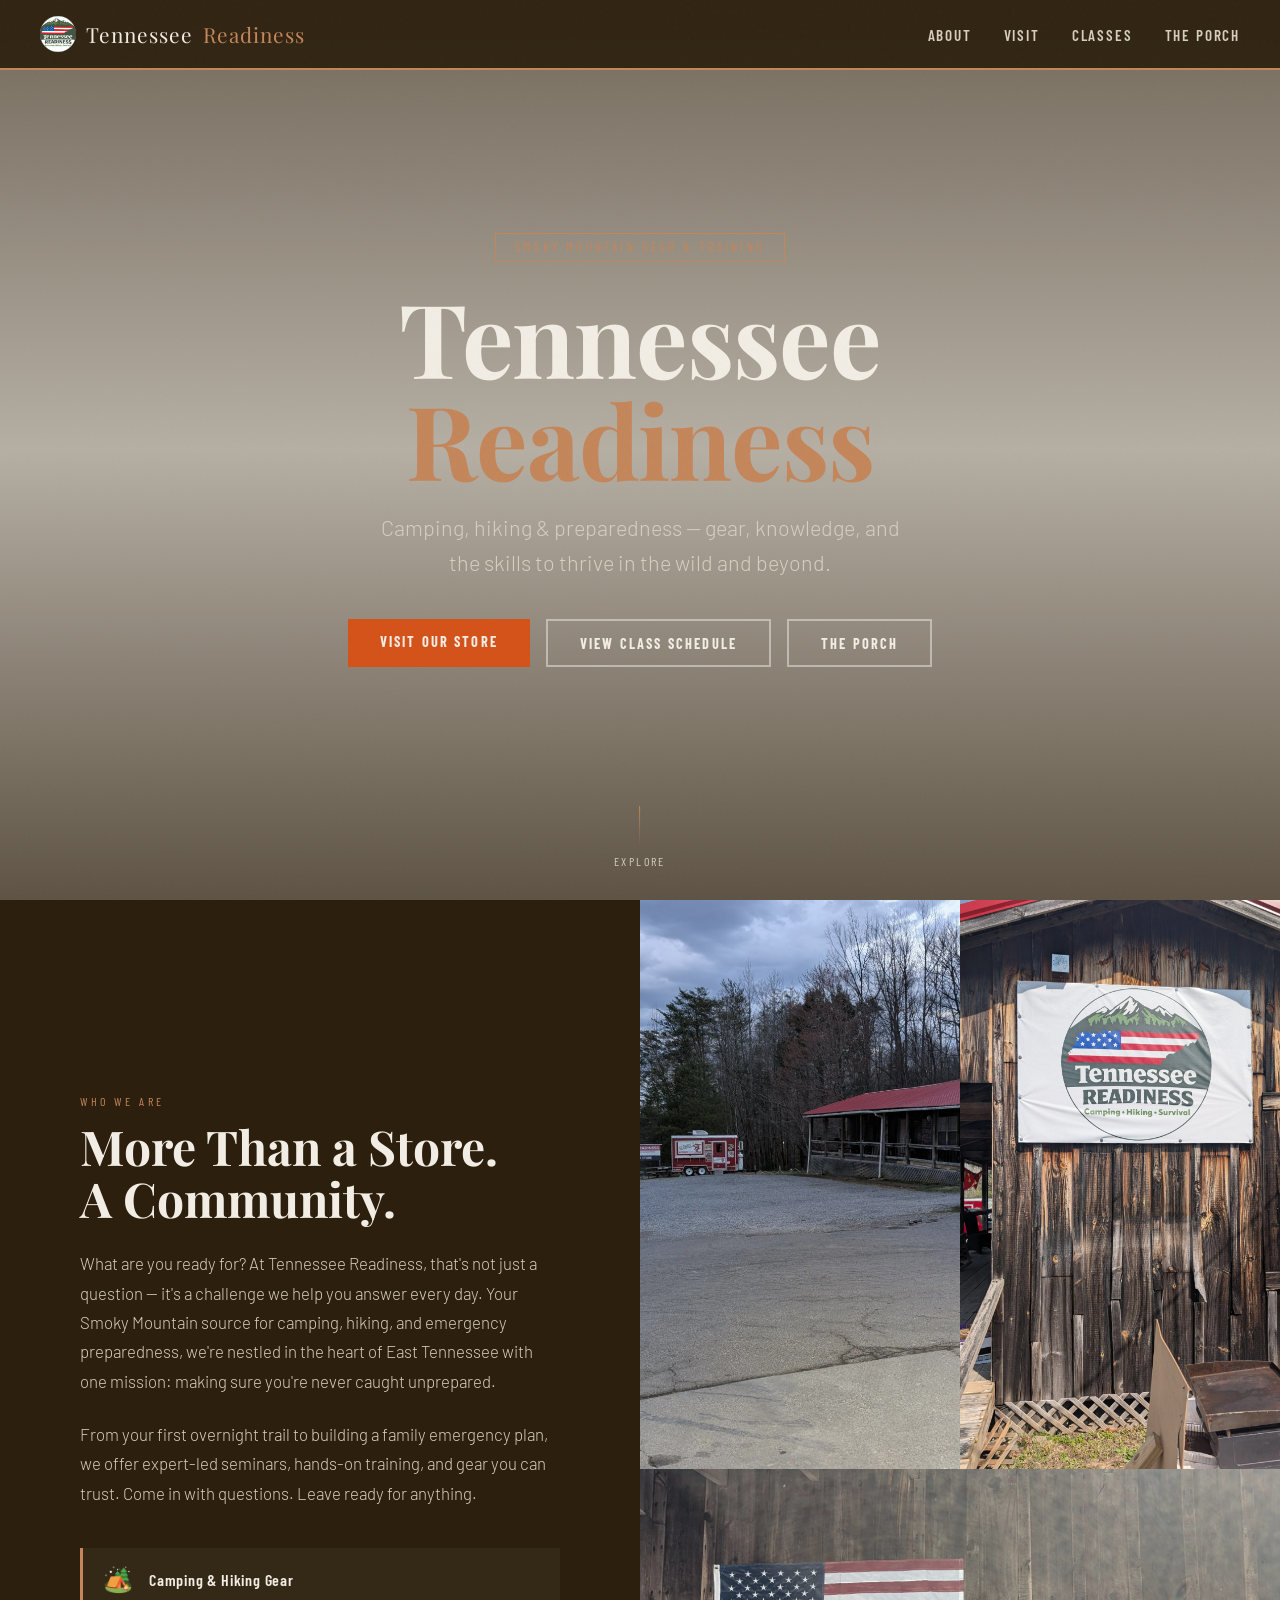
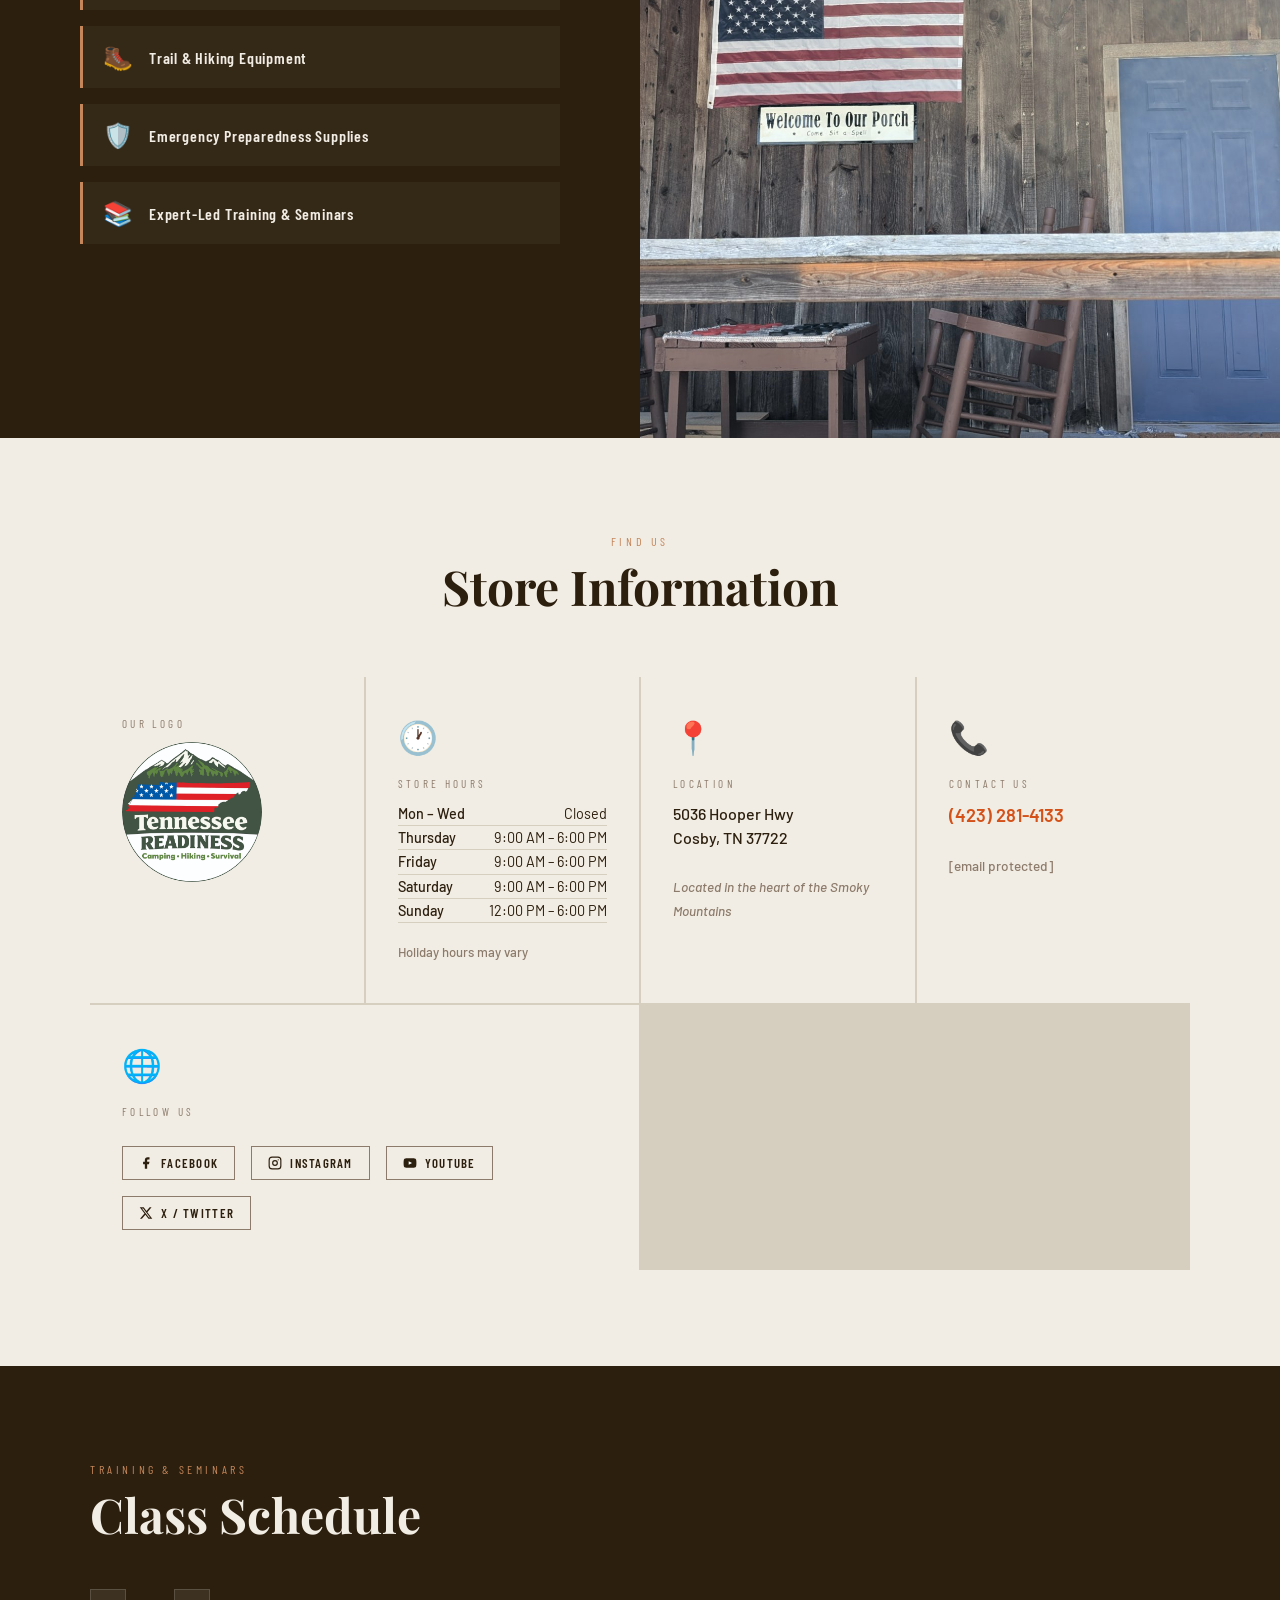
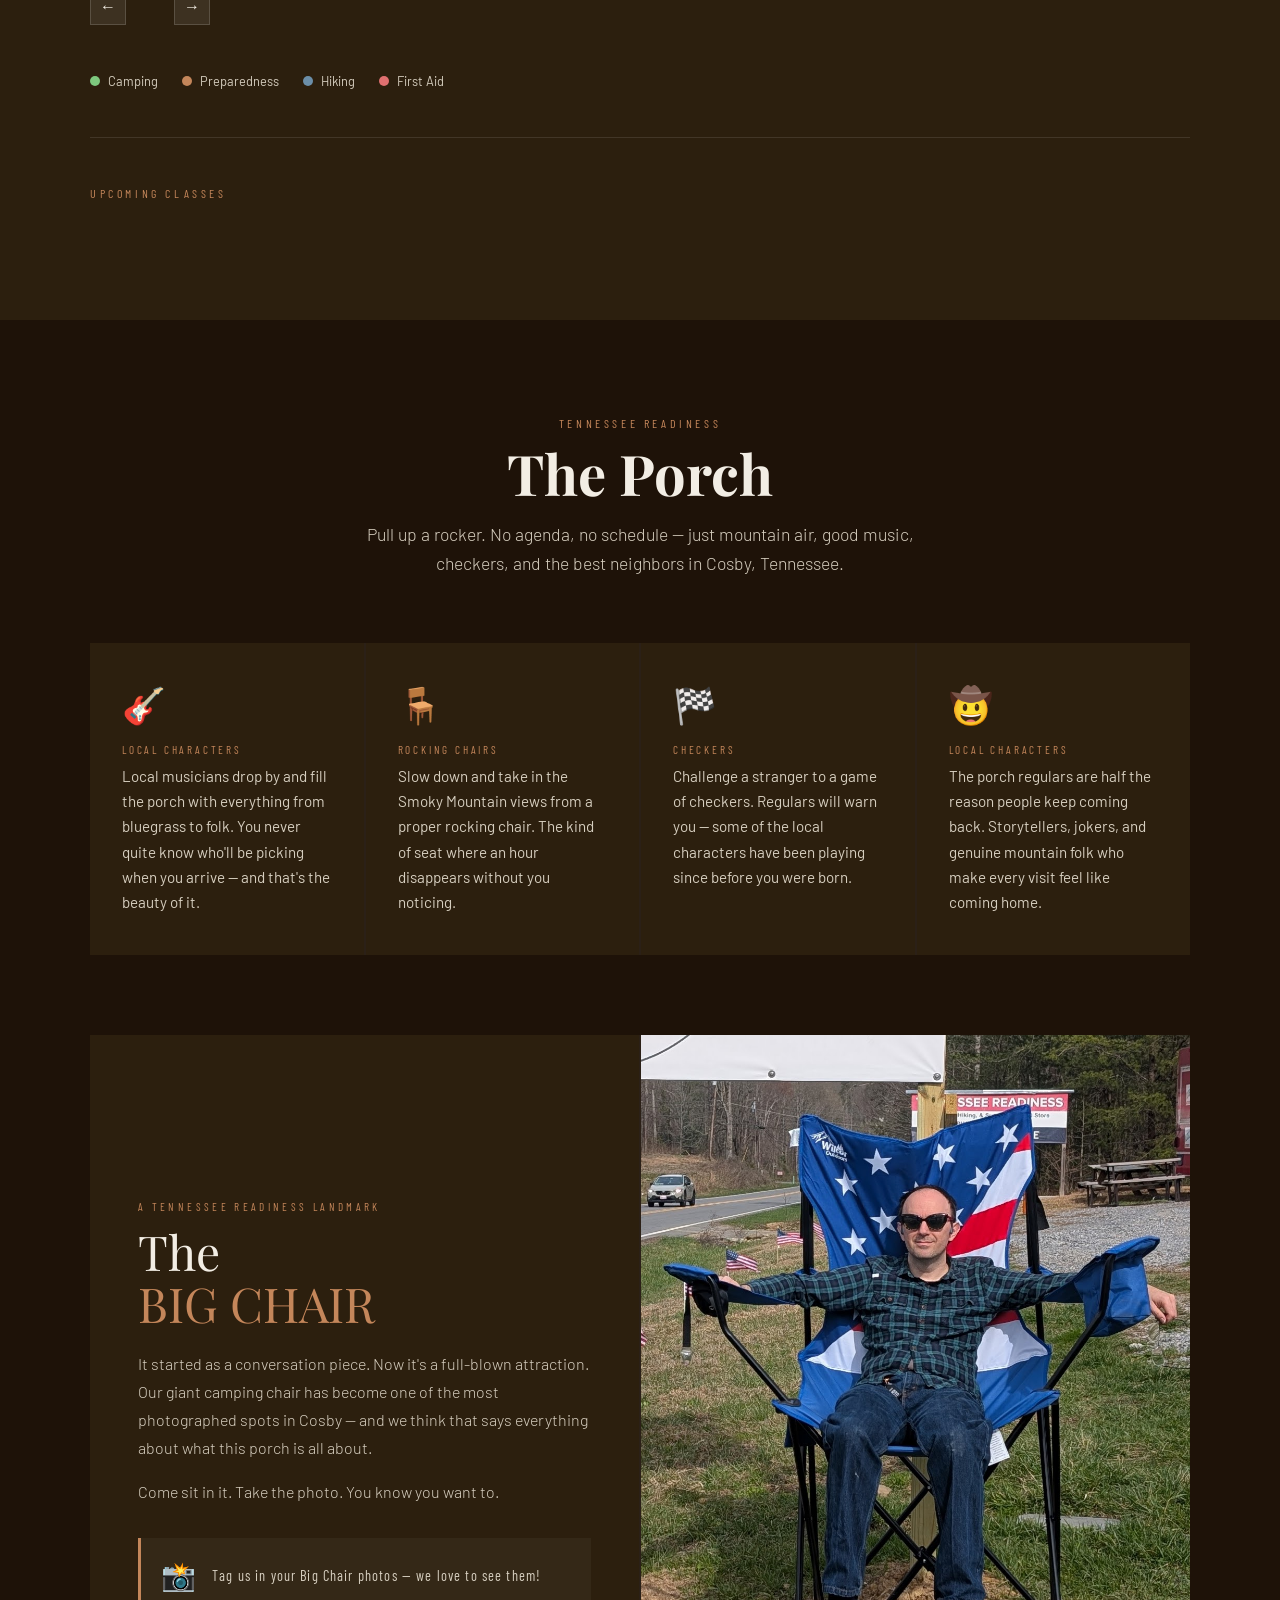
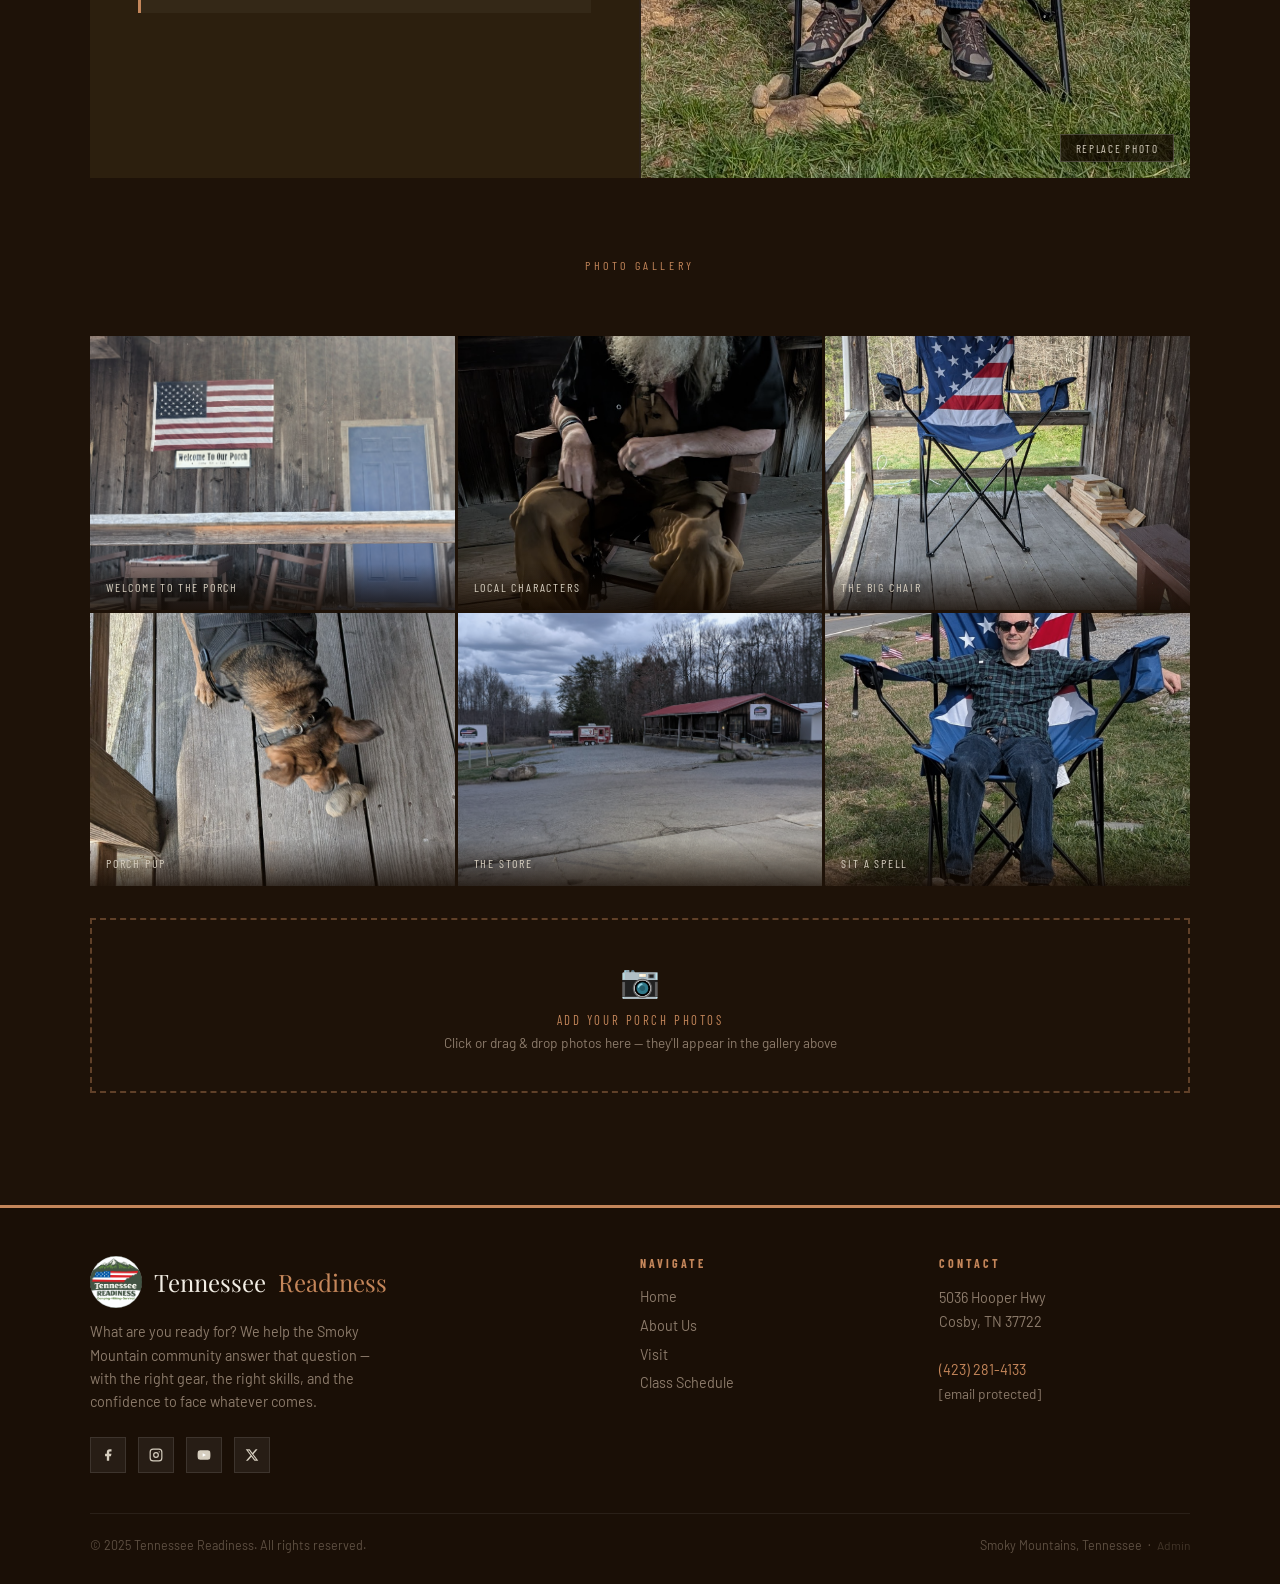
==== tnr-v3/tnr-v3/index.html @ dcad512e "Initial commit: Tennessee Readiness website (tnr-v3) Site includes homepage, about, store info, clas" ====
<!DOCTYPE html>
<html lang="en">
<head>
<meta charset="UTF-8">
<meta name="viewport" content="width=device-width, initial-scale=1.0">
<title>Tennessee Readiness | Smoky Mountain Gear & Training</title>
<link href="https://fonts.googleapis.com/css2?family=Playfair+Display:wght@700;900&family=Barlow+Condensed:wght@400;600;700&family=Barlow:wght@300;400;500&display=swap" rel="stylesheet">
<link rel="stylesheet" href="css/styles.css">
</head>
<body>

<!-- ── NAV ── -->
<nav>
  <a class="nav-brand" href="#home" style="display:flex;align-items:center;gap:0.6rem;"><img src="[data-uri]" alt="TNR Logo" style="width:36px;height:36px;border-radius:50%;object-fit:cover;">Tennessee <span>Readiness</span></a>
  <ul class="nav-links">
    <li><a href="#about">About</a></li>
    <li><a href="#info">Visit</a></li>
    <li><a href="#calendar">Classes</a></li>
    <li><a href="#porch">The Porch</a></li>
  </ul>
</nav>

<!-- ── HERO ── -->
<section id="home" class="hero">
  <div class="hero-badge">Smoky Mountain Gear & Training</div>
  <h1>Tennessee<span>Readiness</span></h1>
  <p class="hero-sub">Camping, hiking & preparedness — gear, knowledge, and the skills to thrive in the wild and beyond.</p>
  <div class="hero-ctas">
    <a href="#info" class="btn-primary">Visit Our Store</a>
    <a href="#calendar" class="btn-outline">View Class Schedule</a>
    <a href="#porch" class="btn-outline">The Porch</a>
  </div>
  <div class="hero-scroll">
    <div class="scroll-line"></div>
    Explore
  </div>
</section>

<!-- ── ABOUT ── -->
<section id="about" class="about">
  <div class="about-text">
    <div class="section-label">Who We Are</div>
    <h2 class="section-title">More Than a Store.<br>A Community.</h2>
    <p>What are you ready for? At Tennessee Readiness, that's not just a question — it's a challenge we help you answer every day. Your Smoky Mountain source for camping, hiking, and emergency preparedness, we're nestled in the heart of East Tennessee with one mission: making sure you're never caught unprepared.</p>
    <p>From your first overnight trail to building a family emergency plan, we offer expert-led seminars, hands-on training, and gear you can trust. Come in with questions. Leave ready for anything.</p>
    <div class="about-pillars">
      <div class="pillar"><span class="pillar-icon">🏕️</span><span class="pillar-text">Camping & Hiking Gear</span></div>
      <div class="pillar"><span class="pillar-icon">🥾</span><span class="pillar-text">Trail & Hiking Equipment</span></div>
      <div class="pillar"><span class="pillar-icon">🛡️</span><span class="pillar-text">Emergency Preparedness Supplies</span></div>
      <div class="pillar"><span class="pillar-icon">📚</span><span class="pillar-text">Expert-Led Training & Seminars</span></div>
    </div>
  </div>
  <div class="about-images">
    <img src="images/store_exterior.jpg" alt="Tennessee Readiness Store">
    <img src="images/store_sign.jpg" alt="Tennessee Readiness Sign">
    <img src="images/porch_welcome.jpg" alt="The Porch" class="img-span">
  </div>
</section>

<!-- ── INFO ── -->
<section id="info" class="info">
  <div class="info-inner">
    <div class="info-header">
      <div class="section-label">Find Us</div>
      <h2 class="section-title">Store Information</h2>
    </div>
    <div class="info-grid">

      <!-- Logo -->
      <div class="info-card">
        <div class="info-card-label">Our Logo</div>
        <img src="[data-uri]" alt="Tennessee Readiness Logo" style="width:140px; height:140px; object-fit:contain; border-radius:50%;">
      </div>

      <!-- Hours -->
      <div class="info-card">
        <div class="info-card-icon">🕐</div>
        <div class="info-card-label">Store Hours</div>
        <ul class="hours-list">
          <li><span>Mon – Wed</span><span>Closed</span></li>
          <li><span>Thursday</span><span>9:00 AM – 6:00 PM</span></li>
          <li><span>Friday</span><span>9:00 AM – 6:00 PM</span></li>
          <li><span>Saturday</span><span>9:00 AM – 6:00 PM</span></li>
          <li><span>Sunday</span><span>12:00 PM – 6:00 PM</span></li>
        </ul>
        <div class="info-card-value" style="font-size:0.82rem; color:var(--stone); margin-top:0.5rem;">Holiday hours may vary</div>
      </div>

      <!-- Location -->
      <div class="info-card">
        <div class="info-card-icon">📍</div>
        <div class="info-card-label">Location</div>
        <div class="info-card-value">
          5036 Hooper Hwy<br>
          Cosby, TN 37722<br><br>
          <em style="font-size:0.85rem; color:var(--stone);">Located in the heart of the Smoky Mountains</em>
        </div>
      </div>

      <!-- Phone -->
      <div class="info-card">
        <div class="info-card-icon">📞</div>
        <div class="info-card-label">Contact Us</div>
        <div class="info-card-value">
          <a href="tel:+14232814133" style="color:var(--ember); text-decoration:none; font-size:1.15rem; font-weight:600;">(423) 281-4133</a><br><br>
          <a href="/cdn-cgi/l/email-protection#5d29332f3e322e3f241d3a303c3431733e3230" style="color:var(--stone); text-decoration:none; font-size:0.85rem;"><span class="__cf_email__" data-cfemail="97e3f9e5f4f8e4f5eed7f0faf6fefbb9f4f8fa">[email&#160;protected]</span></a>
        </div>
      </div>

      <!-- Social -->
      <div class="info-card" style="grid-column: span 2;">
        <div class="info-card-icon">🌐</div>
        <div class="info-card-label">Follow Us</div>
        <div class="social-links">
          <a href="#" class="social-btn">
            <svg width="14" height="14" viewBox="0 0 24 24" fill="currentColor"><path d="M18 2h-3a5 5 0 0 0-5 5v3H7v4h3v8h4v-8h3l1-4h-4V7a1 1 0 0 1 1-1h3z"/></svg>
            Facebook
          </a>
          <a href="#" class="social-btn">
            <svg width="14" height="14" viewBox="0 0 24 24" fill="none" stroke="currentColor" stroke-width="2"><rect x="2" y="2" width="20" height="20" rx="5"/><circle cx="12" cy="12" r="4"/><circle cx="17.5" cy="6.5" r="1" fill="currentColor" stroke="none"/></svg>
            Instagram
          </a>
          <a href="#" class="social-btn">
            <svg width="14" height="14" viewBox="0 0 24 24" fill="currentColor"><path d="M22.54 6.42a2.78 2.78 0 0 0-1.95-1.96C18.88 4 12 4 12 4s-6.88 0-8.59.46A2.78 2.78 0 0 0 1.46 6.42 29 29 0 0 0 1 12a29 29 0 0 0 .46 5.58 2.78 2.78 0 0 0 1.95 1.95C5.12 20 12 20 12 20s6.88 0 8.59-.47a2.78 2.78 0 0 0 1.95-1.95A29 29 0 0 0 23 12a29 29 0 0 0-.46-5.58z"/><polygon points="9.75 15.02 15.5 12 9.75 8.98 9.75 15.02" fill="white"/></svg>
            YouTube
          </a>
          <a href="#" class="social-btn">
            <svg width="14" height="14" viewBox="0 0 24 24" fill="currentColor"><path d="M18.244 2.25h3.308l-7.227 8.26 8.502 11.24H16.17l-5.214-6.817L4.99 21.75H1.68l7.73-8.835L1.254 2.25H8.08l4.713 6.231zm-1.161 17.52h1.833L7.084 4.126H5.117z"/></svg>
            X / Twitter
          </a>
        </div>
      </div>

    </div>
  </div>
</section>

<!-- ── CALENDAR ── -->
<section id="calendar">
  <div class="calendar-inner">
    <div class="calendar-header">
      <div>
        <div class="section-label" style="color:var(--clay);">Training & Seminars</div>
        <h2 class="section-title">Class Schedule</h2>
      </div>

    </div>

    <!-- Month Nav -->
    <div class="cal-nav">
      <button class="cal-nav-btn" onclick="changeMonth(-1)">&#8592;</button>
      <div class="cal-month-label" id="monthLabel"></div>
      <button class="cal-nav-btn" onclick="changeMonth(1)">&#8594;</button>
    </div>

    <!-- Calendar Grid -->
    <div class="cal-grid" id="calGrid"></div>

    <!-- Legend -->
    <div class="cal-legend">
      <div class="legend-item"><div class="legend-dot" style="background:#7ec87e;"></div> Camping</div>
      <div class="legend-item"><div class="legend-dot" style="background:var(--clay);"></div> Preparedness</div>
      <div class="legend-item"><div class="legend-dot" style="background:var(--sky);"></div> Hiking</div>
      <div class="legend-item"><div class="legend-dot" style="background:#e07070;"></div> First Aid</div>
    </div>

    <!-- Upcoming List -->
    <div class="upcoming-section">
      <div class="upcoming-title">Upcoming Classes</div>
      <div class="upcoming-list" id="upcomingList"></div>
    </div>
  </div>
</section>


<!-- ── THE PORCH ── -->
<section id="porch" style="background: #1e1208; padding: 6rem 2rem; scroll-margin-top: 70px;">
  <div style="max-width: 1100px; margin: 0 auto;">

    <!-- Header -->
    <div style="text-align:center; margin-bottom: 4rem;">
      <div style="font-family: 'Barlow Condensed', sans-serif; font-size: 0.75rem; letter-spacing: 0.3em; text-transform: uppercase; color: var(--clay); margin-bottom: 0.75rem;">Tennessee Readiness</div>
      <h2 style="font-family: 'Playfair Display', serif; font-size: clamp(2.2rem, 5vw, 3.5rem); color: var(--cream); line-height: 1.1;">The Porch</h2>
      <p style="font-family: 'Barlow', sans-serif; font-weight: 300; font-size: 1.1rem; color: var(--fog); margin-top: 1rem; max-width: 580px; margin-left: auto; margin-right: auto; line-height: 1.7;">Pull up a rocker. No agenda, no schedule — just mountain air, good music, checkers, and the best neighbors in Cosby, Tennessee.</p>
    </div>

    <!-- About cards -->
    <div style="display: grid; grid-template-columns: repeat(auto-fit, minmax(220px, 1fr)); gap: 2px; background: rgba(255,255,255,0.06); margin-bottom: 5rem;">

      <div style="background: #2C1F0E; padding: 2.5rem 2rem;">
        <div style="font-size: 2.2rem; margin-bottom: 1rem;">🎸</div>
        <div style="font-family: 'Barlow Condensed', sans-serif; font-size: 0.7rem; letter-spacing: 0.25em; text-transform: uppercase; color: var(--clay); margin-bottom: 0.5rem;">Local Characters</div>
        <p style="font-family: 'Barlow', sans-serif; font-size: 0.95rem; color: var(--fog); line-height: 1.65;">Local musicians drop by and fill the porch with everything from bluegrass to folk. You never quite know who'll be picking when you arrive — and that's the beauty of it.</p>
      </div>

      <div style="background: #2C1F0E; padding: 2.5rem 2rem;">
        <div style="font-size: 2.2rem; margin-bottom: 1rem;">🪑</div>
        <div style="font-family: 'Barlow Condensed', sans-serif; font-size: 0.7rem; letter-spacing: 0.25em; text-transform: uppercase; color: var(--clay); margin-bottom: 0.5rem;">Rocking Chairs</div>
        <p style="font-family: 'Barlow', sans-serif; font-size: 0.95rem; color: var(--fog); line-height: 1.65;">Slow down and take in the Smoky Mountain views from a proper rocking chair. The kind of seat where an hour disappears without you noticing.</p>
      </div>

      <div style="background: #2C1F0E; padding: 2.5rem 2rem;">
        <div style="font-size: 2.2rem; margin-bottom: 1rem;">🏁</div>
        <div style="font-family: 'Barlow Condensed', sans-serif; font-size: 0.7rem; letter-spacing: 0.25em; text-transform: uppercase; color: var(--clay); margin-bottom: 0.5rem;">Checkers</div>
        <p style="font-family: 'Barlow', sans-serif; font-size: 0.95rem; color: var(--fog); line-height: 1.65;">Challenge a stranger to a game of checkers. Regulars will warn you — some of the local characters have been playing since before you were born.</p>
      </div>

      <div style="background: #2C1F0E; padding: 2.5rem 2rem;">
        <div style="font-size: 2.2rem; margin-bottom: 1rem;">🤠</div>
        <div style="font-family: 'Barlow Condensed', sans-serif; font-size: 0.7rem; letter-spacing: 0.25em; text-transform: uppercase; color: var(--clay); margin-bottom: 0.5rem;">Local Characters</div>
        <p style="font-family: 'Barlow', sans-serif; font-size: 0.95rem; color: var(--fog); line-height: 1.65;">The porch regulars are half the reason people keep coming back. Storytellers, jokers, and genuine mountain folk who make every visit feel like coming home.</p>
      </div>

    </div>

    <!-- The Big Chair Feature -->
    <div style="margin: 0 0 5rem 0; display: grid; grid-template-columns: 1fr 1fr; gap: 2px; background: rgba(255,255,255,0.06);">

      <div style="background: var(--bark); padding: 4rem 3rem; display: flex; flex-direction: column; justify-content: center;">
        <div style="font-family: 'Barlow Condensed', sans-serif; font-size: 0.7rem; letter-spacing: 0.3em; text-transform: uppercase; color: var(--clay); margin-bottom: 0.75rem;">A Tennessee Readiness Landmark</div>
        <div style="font-family: 'Playfair Display', serif; font-size: clamp(2rem, 4vw, 3rem); color: var(--cream); line-height: 1.1; margin-bottom: 1.25rem;">The<br><span style="color: var(--clay);">BIG CHAIR</span></div>
        <p style="font-family: 'Barlow', sans-serif; font-weight: 300; font-size: 1rem; color: var(--fog); line-height: 1.75; margin-bottom: 1rem;">It started as a conversation piece. Now it's a full-blown attraction. Our giant camping chair has become one of the most photographed spots in Cosby — and we think that says everything about what this porch is all about.</p>
        <p style="font-family: 'Barlow', sans-serif; font-weight: 300; font-size: 1rem; color: var(--fog); line-height: 1.75;">Come sit in it. Take the photo. You know you want to.</p>
        <div style="margin-top: 2rem; display: flex; align-items: center; gap: 1rem; padding: 1.25rem; border-left: 3px solid var(--clay); background: rgba(255,255,255,0.04);">
          <span style="font-size: 1.75rem;">📸</span>
          <span style="font-family: 'Barlow Condensed', sans-serif; font-size: 0.9rem; letter-spacing: 0.08em; color: var(--fog);">Tag us in your Big Chair photos — we love to see them!</span>
        </div>
      </div>

      <div style="position:relative; min-height: 400px; overflow:hidden;" id="bigChairZone">
        <img src="images/big_chair_person.jpg" alt="The Big Chair" style="width:100%; height:100%; object-fit:cover; display:block; min-height:400px;">
        <button onclick="document.getElementById('bigChairUpload').click()" style="position:absolute; bottom:1rem; right:1rem; background:rgba(20,10,2,0.75); color:var(--fog); border:1px solid rgba(255,255,255,0.2); padding:0.4rem 0.9rem; font-family:'Barlow Condensed',sans-serif; font-size:0.7rem; letter-spacing:0.15em; text-transform:uppercase; cursor:pointer;">Replace Photo</button>
        <input type="file" id="bigChairUpload" accept="image/*" style="display:none" onchange="handleBigChairUpload(event)">
      </div>

    </div>

    <!-- Photo Gallery -->
    <div style="margin-bottom: 1rem;">
      <div style="font-family: 'Barlow Condensed', sans-serif; font-size: 0.75rem; letter-spacing: 0.3em; text-transform: uppercase; color: var(--clay); margin-bottom: 2rem; text-align:center;">Photo Gallery</div>

      <!-- Upload area -->
      <div id="galleryGrid" style="display: grid; grid-template-columns: repeat(auto-fill, minmax(280px, 1fr)); gap: 3px; margin-bottom: 2rem;"></div>

      <!-- Placeholder photos using Unsplash -->
      <div id="placeholderGallery" style="display: grid; grid-template-columns: repeat(auto-fill, minmax(280px, 1fr)); gap: 3px; margin-bottom: 2rem;">
        <div style="position:relative; overflow:hidden; aspect-ratio:4/3; background:#1a0f06;">
          <img src="images/porch_welcome.jpg" alt="Welcome to the Porch" style="width:100%; height:100%; object-fit:cover; filter:saturate(0.75); transition: transform 0.4s, filter 0.3s;" onmouseover="this.style.transform='scale(1.05)';this.style.filter='saturate(1)'" onmouseout="this.style.transform='scale(1)';this.style.filter='saturate(0.75)'">
          <div style="position:absolute; bottom:0; left:0; right:0; padding:1rem; background:linear-gradient(transparent, rgba(20,10,2,0.8)); font-family:'Barlow Condensed',sans-serif; font-size:0.75rem; letter-spacing:0.15em; text-transform:uppercase; color:var(--fog);">Welcome to the Porch</div>
        </div>
        <div style="position:relative; overflow:hidden; aspect-ratio:4/3; background:#1a0f06;">
          <img src="images/local_character.jpg" alt="Local Character" style="width:100%; height:100%; object-fit:cover; filter:saturate(0.75); transition: transform 0.4s, filter 0.3s;" onmouseover="this.style.transform='scale(1.05)';this.style.filter='saturate(1)'" onmouseout="this.style.transform='scale(1)';this.style.filter='saturate(0.75)'">
          <div style="position:absolute; bottom:0; left:0; right:0; padding:1rem; background:linear-gradient(transparent, rgba(20,10,2,0.8)); font-family:'Barlow Condensed',sans-serif; font-size:0.75rem; letter-spacing:0.15em; text-transform:uppercase; color:var(--fog);">Local Characters</div>
        </div>
        <div style="position:relative; overflow:hidden; aspect-ratio:4/3; background:#1a0f06;">
          <img src="images/big_chair_porch.jpg" alt="The Big Chair" style="width:100%; height:100%; object-fit:cover; filter:saturate(0.75); transition: transform 0.4s, filter 0.3s;" onmouseover="this.style.transform='scale(1.05)';this.style.filter='saturate(1)'" onmouseout="this.style.transform='scale(1)';this.style.filter='saturate(0.75)'">
          <div style="position:absolute; bottom:0; left:0; right:0; padding:1rem; background:linear-gradient(transparent, rgba(20,10,2,0.8)); font-family:'Barlow Condensed',sans-serif; font-size:0.75rem; letter-spacing:0.15em; text-transform:uppercase; color:var(--fog);">The Big Chair</div>
        </div>
        <div style="position:relative; overflow:hidden; aspect-ratio:4/3; background:#1a0f06;">
          <img src="images/porch_dog.jpg" alt="Porch Dog" style="width:100%; height:100%; object-fit:cover; filter:saturate(0.75); transition: transform 0.4s, filter 0.3s;" onmouseover="this.style.transform='scale(1.05)';this.style.filter='saturate(1)'" onmouseout="this.style.transform='scale(1)';this.style.filter='saturate(0.75)'">
          <div style="position:absolute; bottom:0; left:0; right:0; padding:1rem; background:linear-gradient(transparent, rgba(20,10,2,0.8)); font-family:'Barlow Condensed',sans-serif; font-size:0.75rem; letter-spacing:0.15em; text-transform:uppercase; color:var(--fog);">Porch Pup</div>
        </div>
        <div style="position:relative; overflow:hidden; aspect-ratio:4/3; background:#1a0f06;">
          <img src="images/store_exterior.jpg" alt="Store Exterior" style="width:100%; height:100%; object-fit:cover; filter:saturate(0.75); transition: transform 0.4s, filter 0.3s;" onmouseover="this.style.transform='scale(1.05)';this.style.filter='saturate(1)'" onmouseout="this.style.transform='scale(1)';this.style.filter='saturate(0.75)'">
          <div style="position:absolute; bottom:0; left:0; right:0; padding:1rem; background:linear-gradient(transparent, rgba(20,10,2,0.8)); font-family:'Barlow Condensed',sans-serif; font-size:0.75rem; letter-spacing:0.15em; text-transform:uppercase; color:var(--fog);">The Store</div>
        </div>
        <div style="position:relative; overflow:hidden; aspect-ratio:4/3; background:#1a0f06;">
          <img src="images/big_chair_person.jpg" alt="The Big Chair" style="width:100%; height:100%; object-fit:cover; filter:saturate(0.75); transition: transform 0.4s, filter 0.3s;" onmouseover="this.style.transform='scale(1.05)';this.style.filter='saturate(1)'" onmouseout="this.style.transform='scale(1)';this.style.filter='saturate(0.75)'">
          <div style="position:absolute; bottom:0; left:0; right:0; padding:1rem; background:linear-gradient(transparent, rgba(20,10,2,0.8)); font-family:'Barlow Condensed',sans-serif; font-size:0.75rem; letter-spacing:0.15em; text-transform:uppercase; color:var(--fog);">Sit a Spell</div>
        </div>
      </div>

      <!-- Upload your own photos -->
      <div style="border: 2px dashed rgba(196,134,90,0.4); padding: 2.5rem; text-align: center; cursor: pointer;" onclick="document.getElementById('photoUpload').click()" id="uploadZone"
        ondragover="event.preventDefault(); this.style.borderColor='var(--clay)'"
        ondragleave="this.style.borderColor='rgba(196,134,90,0.4)'"
        ondrop="handleDrop(event)">
        <div style="font-size: 2rem; margin-bottom: 0.75rem;">📷</div>
        <div style="font-family: 'Barlow Condensed', sans-serif; font-size: 0.8rem; letter-spacing: 0.2em; text-transform: uppercase; color: var(--clay); margin-bottom: 0.4rem;">Add Your Porch Photos</div>
        <div style="font-family: 'Barlow', sans-serif; font-size: 0.85rem; color: var(--stone);">Click or drag & drop photos here — they'll appear in the gallery above</div>
        <input type="file" id="photoUpload" accept="image/*" multiple style="display:none" onchange="handlePhotoUpload(event)">
      </div>
    </div>

  </div>
</section>

<script data-cfasync="false" src="/cdn-cgi/scripts/5c5dd728/cloudflare-static/email-decode.min.js"></script>


<!-- ── FOOTER ── -->
<footer>
  <div class="footer-inner">
    <div>
      <div class="footer-brand" style="display:flex;align-items:center;gap:0.75rem;"><img src="[data-uri]" alt="TNR Logo" style="width:52px;height:52px;border-radius:50%;object-fit:cover;">Tennessee <span>Readiness</span></div>
      <p class="footer-tagline">What are you ready for? We help the Smoky Mountain community answer that question — with the right gear, the right skills, and the confidence to face whatever comes.</p>
      <div class="footer-social">
        <a href="#" title="Facebook">
          <svg width="14" height="14" viewBox="0 0 24 24" fill="currentColor"><path d="M18 2h-3a5 5 0 0 0-5 5v3H7v4h3v8h4v-8h3l1-4h-4V7a1 1 0 0 1 1-1h3z"/></svg>
        </a>
        <a href="#" title="Instagram">
          <svg width="14" height="14" viewBox="0 0 24 24" fill="none" stroke="currentColor" stroke-width="2"><rect x="2" y="2" width="20" height="20" rx="5"/><circle cx="12" cy="12" r="4"/><circle cx="17.5" cy="6.5" r="1" fill="currentColor" stroke="none"/></svg>
        </a>
        <a href="#" title="YouTube">
          <svg width="14" height="14" viewBox="0 0 24 24" fill="currentColor"><path d="M22.54 6.42a2.78 2.78 0 0 0-1.95-1.96C18.88 4 12 4 12 4s-6.88 0-8.59.46A2.78 2.78 0 0 0 1.46 6.42 29 29 0 0 0 1 12a29 29 0 0 0 .46 5.58 2.78 2.78 0 0 0 1.95 1.95C5.12 20 12 20 12 20s6.88 0 8.59-.47a2.78 2.78 0 0 0 1.95-1.95A29 29 0 0 0 23 12a29 29 0 0 0-.46-5.58z"/><polygon points="9.75 15.02 15.5 12 9.75 8.98 9.75 15.02" fill="white"/></svg>
        </a>
        <a href="#" title="X / Twitter">
          <svg width="14" height="14" viewBox="0 0 24 24" fill="currentColor"><path d="M18.244 2.25h3.308l-7.227 8.26 8.502 11.24H16.17l-5.214-6.817L4.99 21.75H1.68l7.73-8.835L1.254 2.25H8.08l4.713 6.231zm-1.161 17.52h1.833L7.084 4.126H5.117z"/></svg>
        </a>
      </div>
    </div>
    <div class="footer-col">
      <h4>Navigate</h4>
      <ul>
        <li><a href="#home">Home</a></li>
        <li><a href="#about">About Us</a></li>
        <li><a href="#info">Visit</a></li>
        <li><a href="#calendar">Class Schedule</a></li>
      </ul>
    </div>
    <div class="footer-col">
      <h4>Contact</h4>
      <p>
        5036 Hooper Hwy<br>
        Cosby, TN 37722<br><br>
        <a href="tel:+14232814133" style="color:var(--clay); text-decoration:none;">(423) 281-4133</a><br>
        <a href="/cdn-cgi/l/email-protection#23574d51404c50415a63444e424a4f0d404c4e" style="color:var(--stone); text-decoration:none; font-size:0.85rem;"><span class="__cf_email__" data-cfemail="fa8e94889995899883ba9d979b9396d4999597">[email&#160;protected]</span></a>
      </p>
    </div>
  </div>
  <div class="footer-bottom">
    <p>© 2025 Tennessee Readiness. All rights reserved.</p>
    <p>Smoky Mountains, Tennessee &nbsp;·&nbsp; <a href="admin.html" style="color:rgba(140,123,107,0.35); text-decoration:none; font-size:0.75rem;">Admin</a></p>
  </div>
</footer>

<!-- ── ADD CLASS MODAL ── -->
<div class="modal-overlay" id="addModal">
  <div class="modal">
    <button class="modal-close" onclick="closeAddModal()">✕</button>
    <h2>Add New Class</h2>
    <div class="form-group">
      <label>Class Title *</label>
      <input type="text" id="f-title" placeholder="e.g. Wilderness First Aid Basics">
    </div>
    <div class="form-row">
      <div class="form-group">
        <label>Date *</label>
        <input type="date" id="f-date">
      </div>
      <div class="form-group">
        <label>Category *</label>
        <select id="f-cat">
          <option value="">Select category</option>
          <option value="camping">🏕️ Camping</option>
          <option value="preparedness">🛡️ Preparedness</option>
          <option value="hiking">🥾 Hiking</option>
          <option value="first-aid">🩹 First Aid</option>
        </select>
      </div>
    </div>
    <div class="form-row">
      <div class="form-group">
        <label>Start Time</label>
        <input type="time" id="f-start">
      </div>
      <div class="form-group">
        <label>End Time</label>
        <input type="time" id="f-end">
      </div>
    </div>
    <div class="form-group">
      <label>Instructor</label>
      <input type="text" id="f-instructor" placeholder="Instructor name">
    </div>
    <div class="form-group">
      <label>Max Capacity</label>
      <input type="number" id="f-capacity" placeholder="e.g. 20" min="1">
    </div>
    <div class="form-group">
      <label>Description</label>
      <textarea id="f-desc" placeholder="What will participants learn?"></textarea>
    </div>
    <button class="form-submit" onclick="saveClass()">Save Class to Calendar</button>
  </div>
</div>

<!-- ── EVENT DETAIL MODAL ── -->
<div class="modal-overlay" id="detailModal">
  <div class="modal detail-modal">
    <button class="modal-close" onclick="closeDetailModal()">✕</button>
    <div class="detail-cat" id="d-cat"></div>
    <h2 id="d-title"></h2>
    <div class="detail-meta">
      <div class="detail-meta-row"><strong>Date</strong><span id="d-date"></span></div>
      <div class="detail-meta-row"><strong>Time</strong><span id="d-time"></span></div>
      <div class="detail-meta-row" id="d-inst-row"><strong>Instructor</strong><span id="d-inst"></span></div>
      <div class="detail-meta-row" id="d-cap-row"><strong>Capacity</strong><span id="d-cap"></span></div>
    </div>
    <p class="detail-desc" id="d-desc"></p>
    <div class="detail-actions">
      <button class="btn-danger" id="deleteBtn">Delete Class</button>
    </div>
  </div>
</div>

<script data-cfasync="false" src="/cdn-cgi/scripts/5c5dd728/cloudflare-static/email-decode.min.js"></script><script>
// ── STATE ──
let classes = JSON.parse(localStorage.getItem('tnr_classes') || '[]');
let currentYear, currentMonth;
let selectedEventId = null;

const MONTHS = ['January','February','March','April','May','June','July','August','September','October','November','December'];
const DAYS = ['Sun','Mon','Tue','Wed','Thu','Fri','Sat'];

const CAT_LABELS = {
  camping: '🏕️ Camping',
  preparedness: '🛡️ Preparedness',
  hiking: '🥾 Hiking',
  'first-aid': '🩹 First Aid'
};

function save() { localStorage.setItem('tnr_classes', JSON.stringify(classes)); }

// ── INIT ──
function init() {
  const now = new Date();
  currentYear = now.getFullYear();
  currentMonth = now.getMonth();

  // Seed some sample classes if empty
  if (classes.length === 0) {
    const y = currentYear, m = String(currentMonth + 1).padStart(2, '0');
    classes = [
      { id: 1, title: 'Wilderness First Aid Basics', date: `${y}-${m}-08`, cat: 'first-aid', start: '09:00', end: '13:00', instructor: 'John Harmon', capacity: 16, desc: 'Learn essential first aid skills for backcountry emergencies — wound care, improvised splints, and patient transport.' },
      { id: 2, title: 'Bug Out Bag Build Workshop', date: `${y}-${m}-15`, cat: 'preparedness', start: '10:00', end: '12:00', instructor: 'Sarah Mills', capacity: 20, desc: 'Build a complete 72-hour emergency kit from scratch. Each participant assembles their own go-bag to take home.' },
      { id: 3, title: 'Smoky Mountain Trail Skills', date: `${y}-${m}-22`, cat: 'hiking', start: '08:00', end: '14:00', instructor: 'Mike Dalton', capacity: 12, desc: 'Navigation, pace, and terrain reading on the Great Smoky Mountain trails. Suitable for intermediate hikers.' },
      { id: 4, title: 'Family Camping Weekend Prep', date: `${y}-${m}-29`, cat: 'camping', start: '11:00', end: '14:00', instructor: 'Lisa Chen', capacity: 25, desc: 'Everything you need to plan a successful family camping trip — packing lists, safety, campfire cooking basics.' },
    ];
    save();
  }
  renderCalendar();
  renderUpcoming();
}

// ── CALENDAR ──
function changeMonth(dir) {
  currentMonth += dir;
  if (currentMonth < 0) { currentMonth = 11; currentYear--; }
  if (currentMonth > 11) { currentMonth = 0; currentYear++; }
  renderCalendar();
  renderUpcoming();
}

function renderCalendar() {
  document.getElementById('monthLabel').textContent = `${MONTHS[currentMonth]} ${currentYear}`;
  const grid = document.getElementById('calGrid');
  grid.innerHTML = '';

  // Headers
  DAYS.forEach(d => {
    const h = document.createElement('div');
    h.className = 'cal-day-header';
    h.textContent = d;
    grid.appendChild(h);
  });

  const firstDay = new Date(currentYear, currentMonth, 1).getDay();
  const daysInMonth = new Date(currentYear, currentMonth + 1, 0).getDate();
  const today = new Date();

  // Prev month fill
  const prevDays = new Date(currentYear, currentMonth, 0).getDate();
  for (let i = firstDay - 1; i >= 0; i--) {
    const cell = makeCell(prevDays - i, true, null);
    grid.appendChild(cell);
  }

  // Current month
  for (let d = 1; d <= daysInMonth; d++) {
    const dateStr = `${currentYear}-${String(currentMonth+1).padStart(2,'0')}-${String(d).padStart(2,'0')}`;
    const isToday = today.getFullYear() === currentYear && today.getMonth() === currentMonth && today.getDate() === d;
    const dayClasses = classes.filter(c => c.date === dateStr);
    const cell = makeCell(d, false, dateStr, isToday, dayClasses);
    grid.appendChild(cell);
  }

  // Next month fill
  const totalCells = firstDay + daysInMonth;
  const remaining = totalCells % 7 === 0 ? 0 : 7 - (totalCells % 7);
  for (let d = 1; d <= remaining; d++) {
    const cell = makeCell(d, true, null);
    grid.appendChild(cell);
  }
}

function makeCell(day, otherMonth, dateStr, isToday, events) {
  const cell = document.createElement('div');
  cell.className = 'cal-cell' + (otherMonth ? ' other-month' : '') + (isToday ? ' today' : '');

  const dateDiv = document.createElement('div');
  dateDiv.className = 'cal-date';
  dateDiv.textContent = day;
  cell.appendChild(dateDiv);

  if (events) {
    events.forEach(ev => {
      const evDiv = document.createElement('div');
      evDiv.className = `cal-event cat-${ev.cat}`;
      evDiv.textContent = ev.title;
      evDiv.onclick = (e) => { e.stopPropagation(); openDetail(ev.id); };
      cell.appendChild(evDiv);
    });
    if (!otherMonth) {
      cell.onclick = () => quickAddOnDate(dateStr);
    }
  }
  return cell;
}

// ── UPCOMING ──
function renderUpcoming() {
  const today = new Date(); today.setHours(0,0,0,0);
  const upcoming = classes
    .filter(c => new Date(c.date + 'T00:00:00') >= today)
    .sort((a,b) => a.date.localeCompare(b.date))
    .slice(0, 5);

  const list = document.getElementById('upcomingList');
  if (upcoming.length === 0) {
    list.innerHTML = '<p style="color:var(--stone); font-size:0.9rem;">No upcoming classes scheduled. Click "Add Class" to get started.</p>';
    return;
  }

  list.innerHTML = upcoming.map(ev => {
    const d = new Date(ev.date + 'T00:00:00');
    const dayNum = d.getDate();
    const mon = MONTHS[d.getMonth()].slice(0,3).toUpperCase();
    const timeStr = ev.start ? formatTime(ev.start) + (ev.end ? ' – ' + formatTime(ev.end) : '') : 'Time TBD';
    const tagClass = `tag-${ev.cat}`;
    const catLabel = CAT_LABELS[ev.cat] || ev.cat;
    return `
      <div class="upcoming-card" onclick="openDetail(${ev.id})">
        <div class="upcoming-date">
          <div class="day">${dayNum}</div>
          <div class="month">${mon}</div>
        </div>
        <div class="upcoming-info">
          <h3>${ev.title}</h3>
          <p>${timeStr}${ev.instructor ? ' · ' + ev.instructor : ''}</p>
        </div>
        <span class="upcoming-tag ${tagClass}">${catLabel}</span>
      </div>`;
  }).join('');
}

function formatTime(t) {
  const [h, m] = t.split(':').map(Number);
  const ampm = h >= 12 ? 'PM' : 'AM';
  const hr = h % 12 || 12;
  return `${hr}:${String(m).padStart(2,'0')} ${ampm}`;
}

// ── ADD MODAL ──
function openAddModal(date) {
  if (date) document.getElementById('f-date').value = date;
  document.getElementById('addModal').classList.add('active');
}

function quickAddOnDate(dateStr) {
  openAddModal(dateStr);
}

function closeAddModal() {
  document.getElementById('addModal').classList.remove('active');
  clearForm();
}

function clearForm() {
  ['f-title','f-date','f-cat','f-start','f-end','f-instructor','f-capacity','f-desc'].forEach(id => {
    document.getElementById(id).value = '';
  });
}

function saveClass() {
  const title = document.getElementById('f-title').value.trim();
  const date = document.getElementById('f-date').value;
  const cat = document.getElementById('f-cat').value;
  if (!title || !date || !cat) { alert('Please fill in Title, Date, and Category.'); return; }
  const cls = {
    id: Date.now(),
    title,
    date,
    cat,
    start: document.getElementById('f-start').value,
    end: document.getElementById('f-end').value,
    instructor: document.getElementById('f-instructor').value.trim(),
    capacity: document.getElementById('f-capacity').value,
    desc: document.getElementById('f-desc').value.trim(),
  };
  classes.push(cls);
  save();
  closeAddModal();
  renderCalendar();
  renderUpcoming();
}

// ── DETAIL MODAL ──
function openDetail(id) {
  const ev = classes.find(c => c.id === id);
  if (!ev) return;
  selectedEventId = id;
  document.getElementById('d-cat').textContent = CAT_LABELS[ev.cat] || ev.cat;
  document.getElementById('d-title').textContent = ev.title;
  const d = new Date(ev.date + 'T00:00:00');
  document.getElementById('d-date').textContent = d.toLocaleDateString('en-US', {weekday:'long', year:'numeric', month:'long', day:'numeric'});
  const timeStr = ev.start ? formatTime(ev.start) + (ev.end ? ' – ' + formatTime(ev.end) : '') : 'TBD';
  document.getElementById('d-time').textContent = timeStr;
  const instRow = document.getElementById('d-inst-row');
  if (ev.instructor) { document.getElementById('d-inst').textContent = ev.instructor; instRow.style.display = 'flex'; }
  else { instRow.style.display = 'none'; }
  const capRow = document.getElementById('d-cap-row');
  if (ev.capacity) { document.getElementById('d-cap').textContent = ev.capacity + ' participants max'; capRow.style.display = 'flex'; }
  else { capRow.style.d
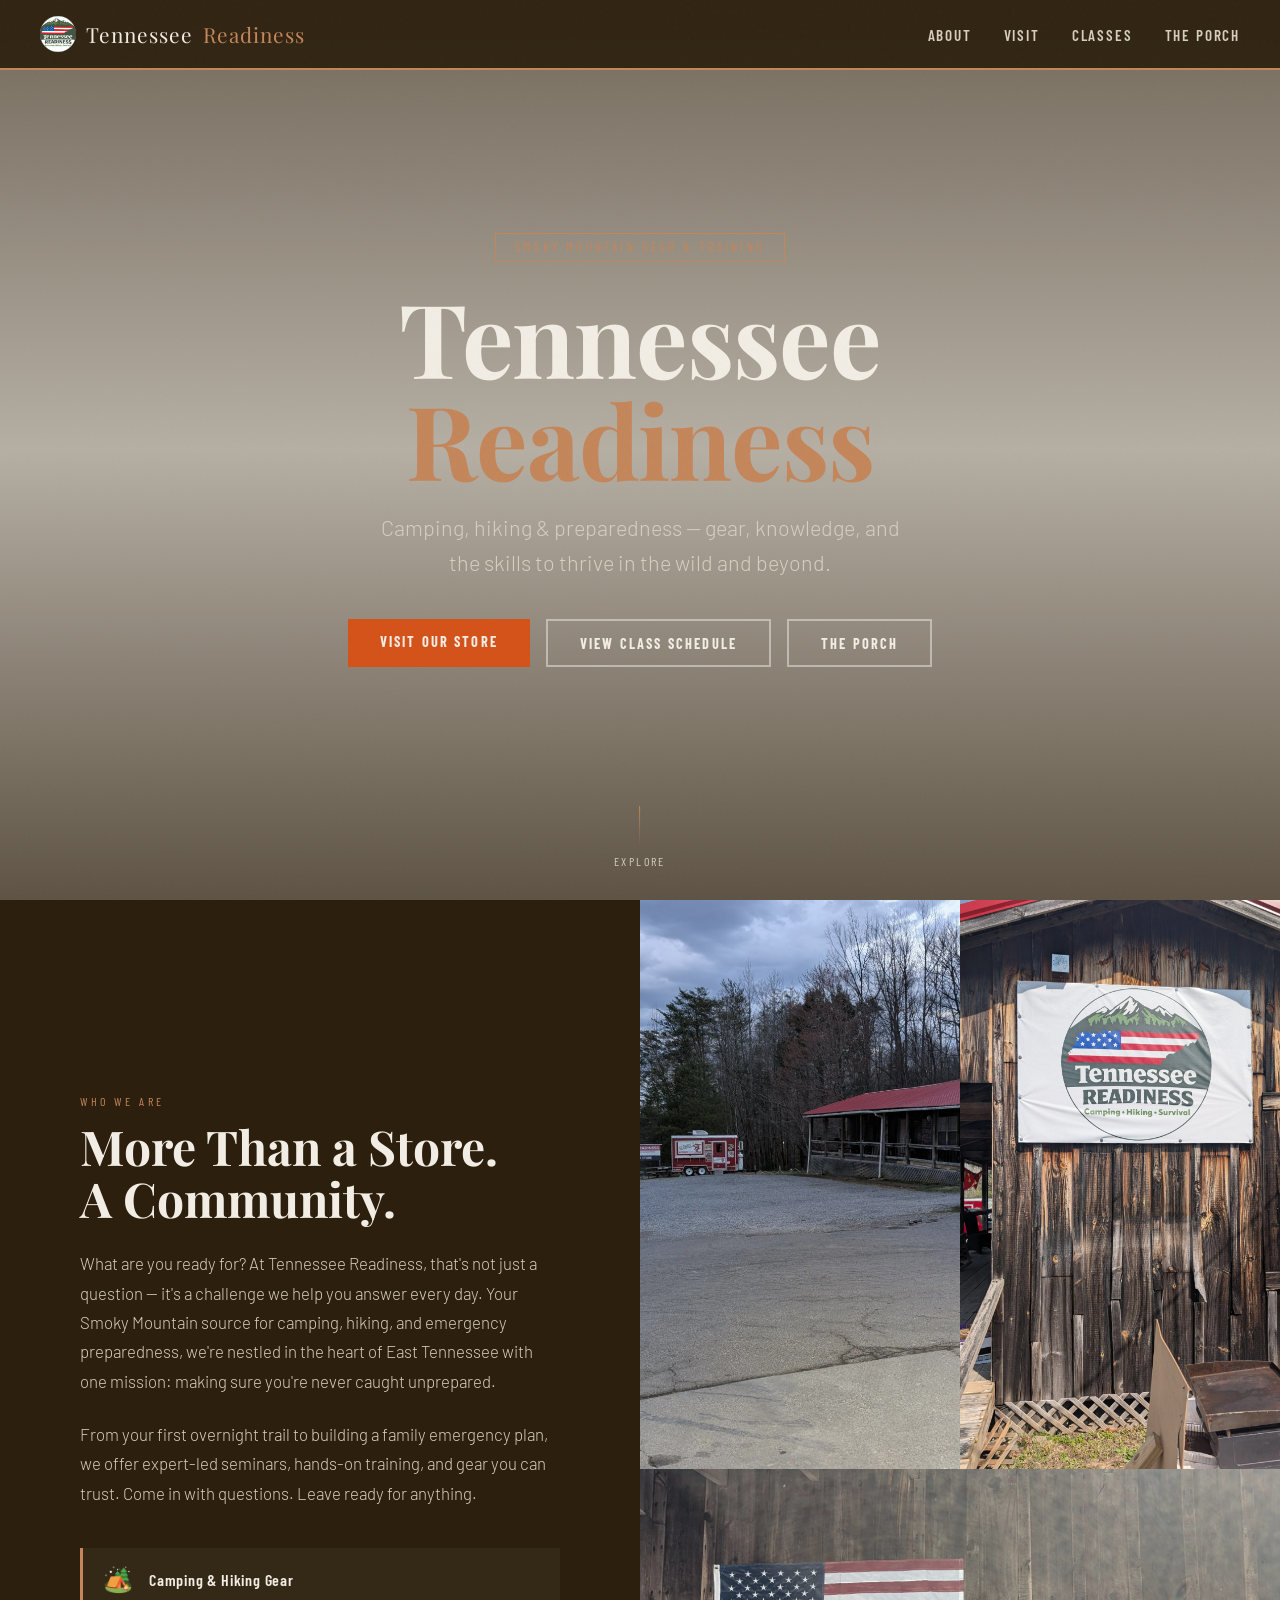
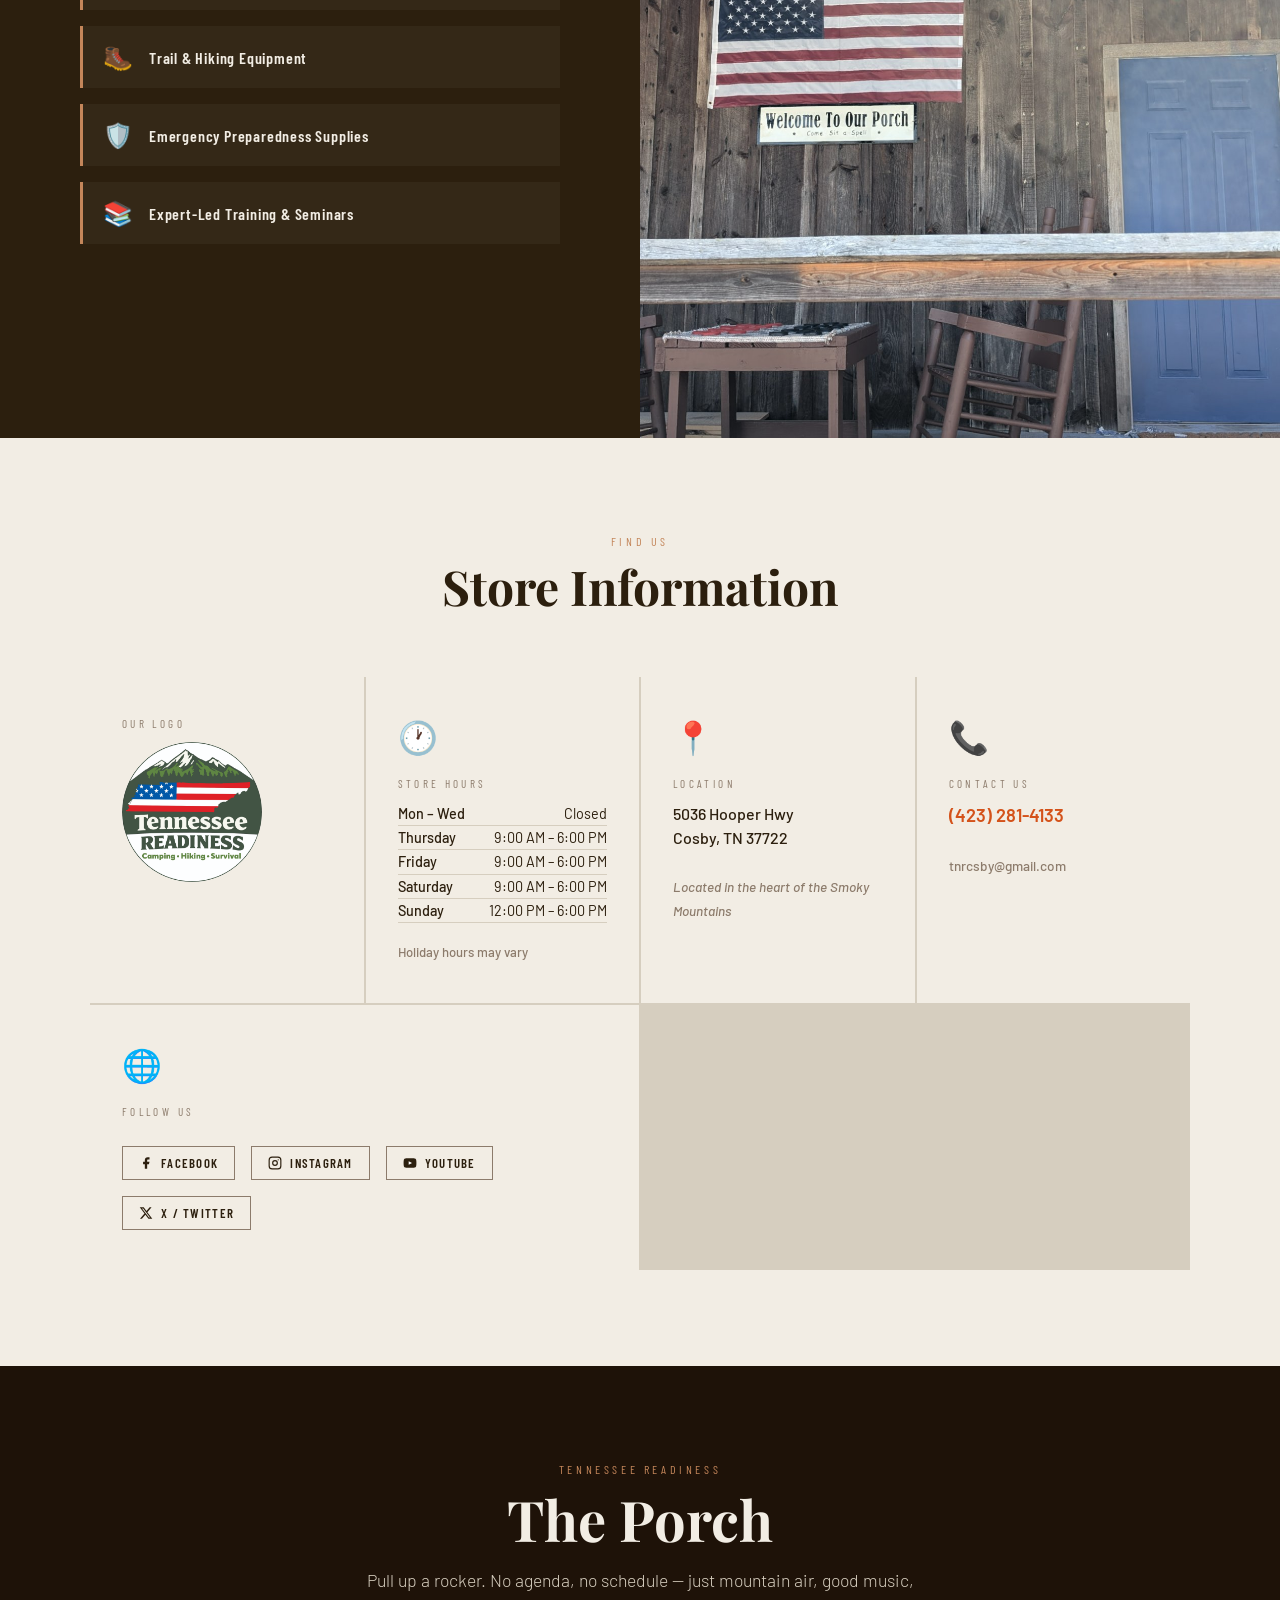
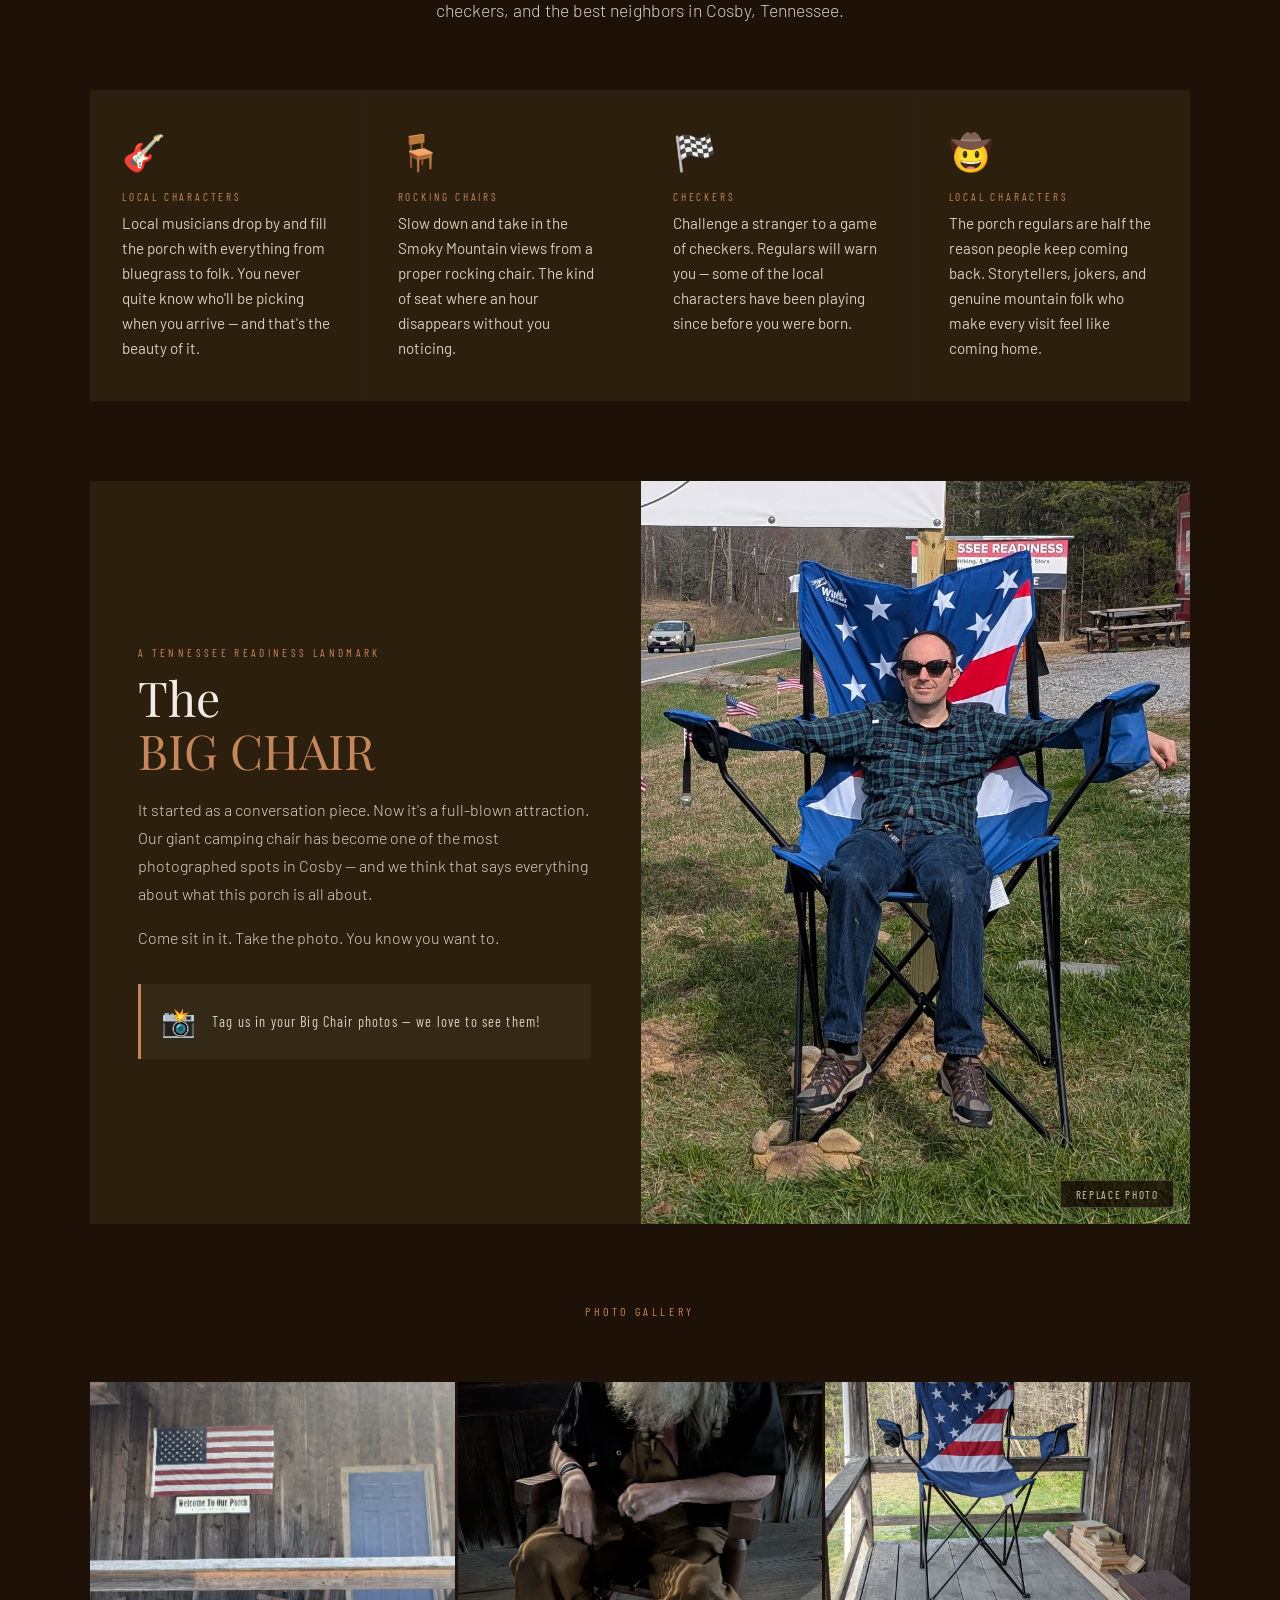
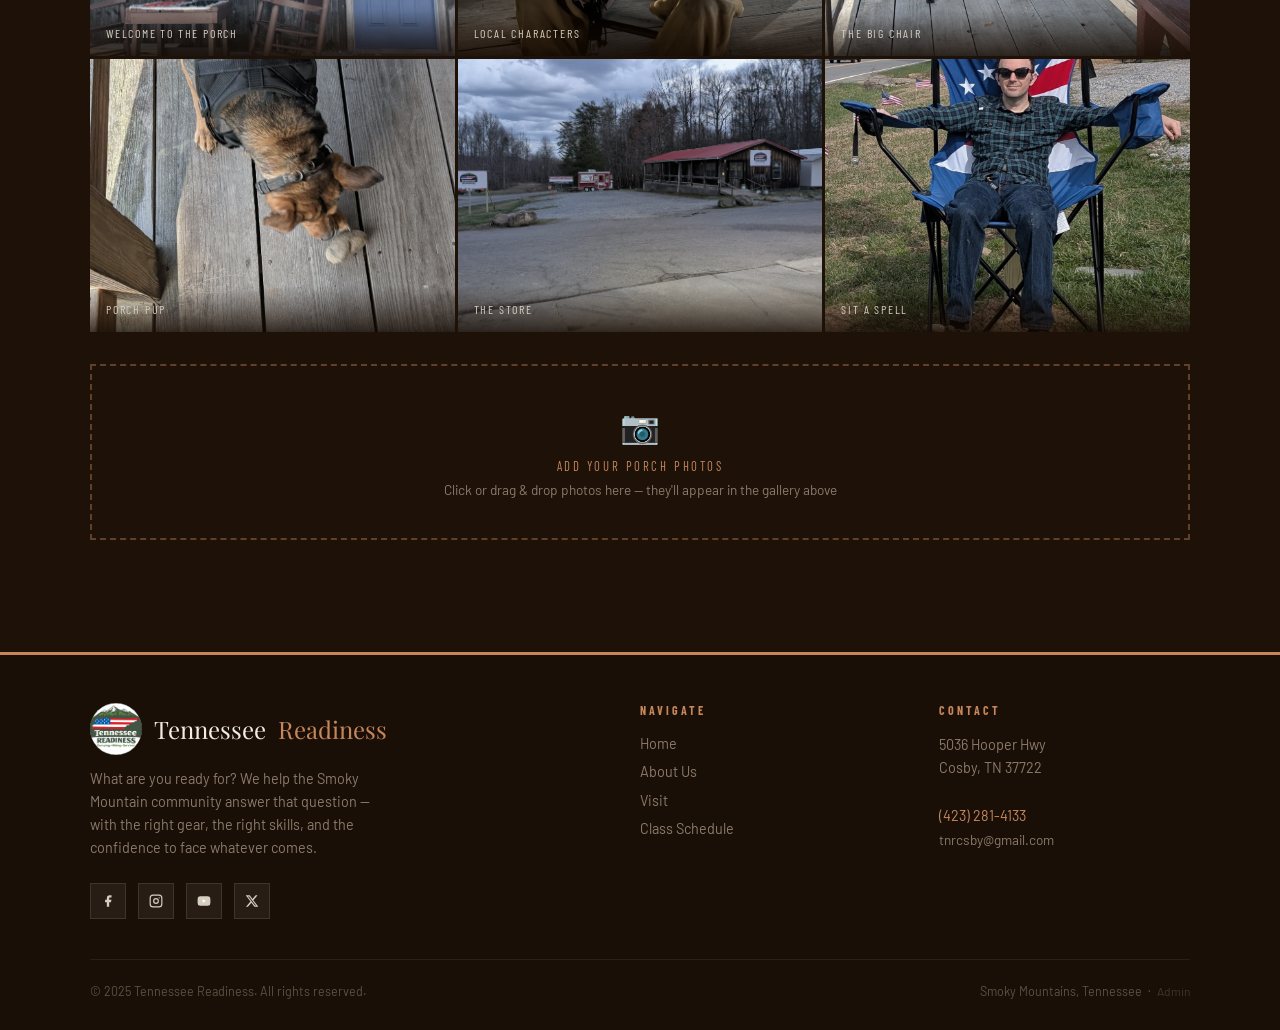
==== commit 5ebe0400: "refactor: extract calendar page and strip base64 image bloat - Replace 3 embedded base64 logo blobs " ====
--- a/tnr-v3/tnr-v3/index.html
+++ b/tnr-v3/tnr-v3/index.html
@@ -11,11 +11,11 @@
 
 <!-- ── NAV ── -->
 <nav>
-  <a class="nav-brand" href="#home" style="display:flex;align-items:center;gap:0.6rem;"><img src="[data-uri]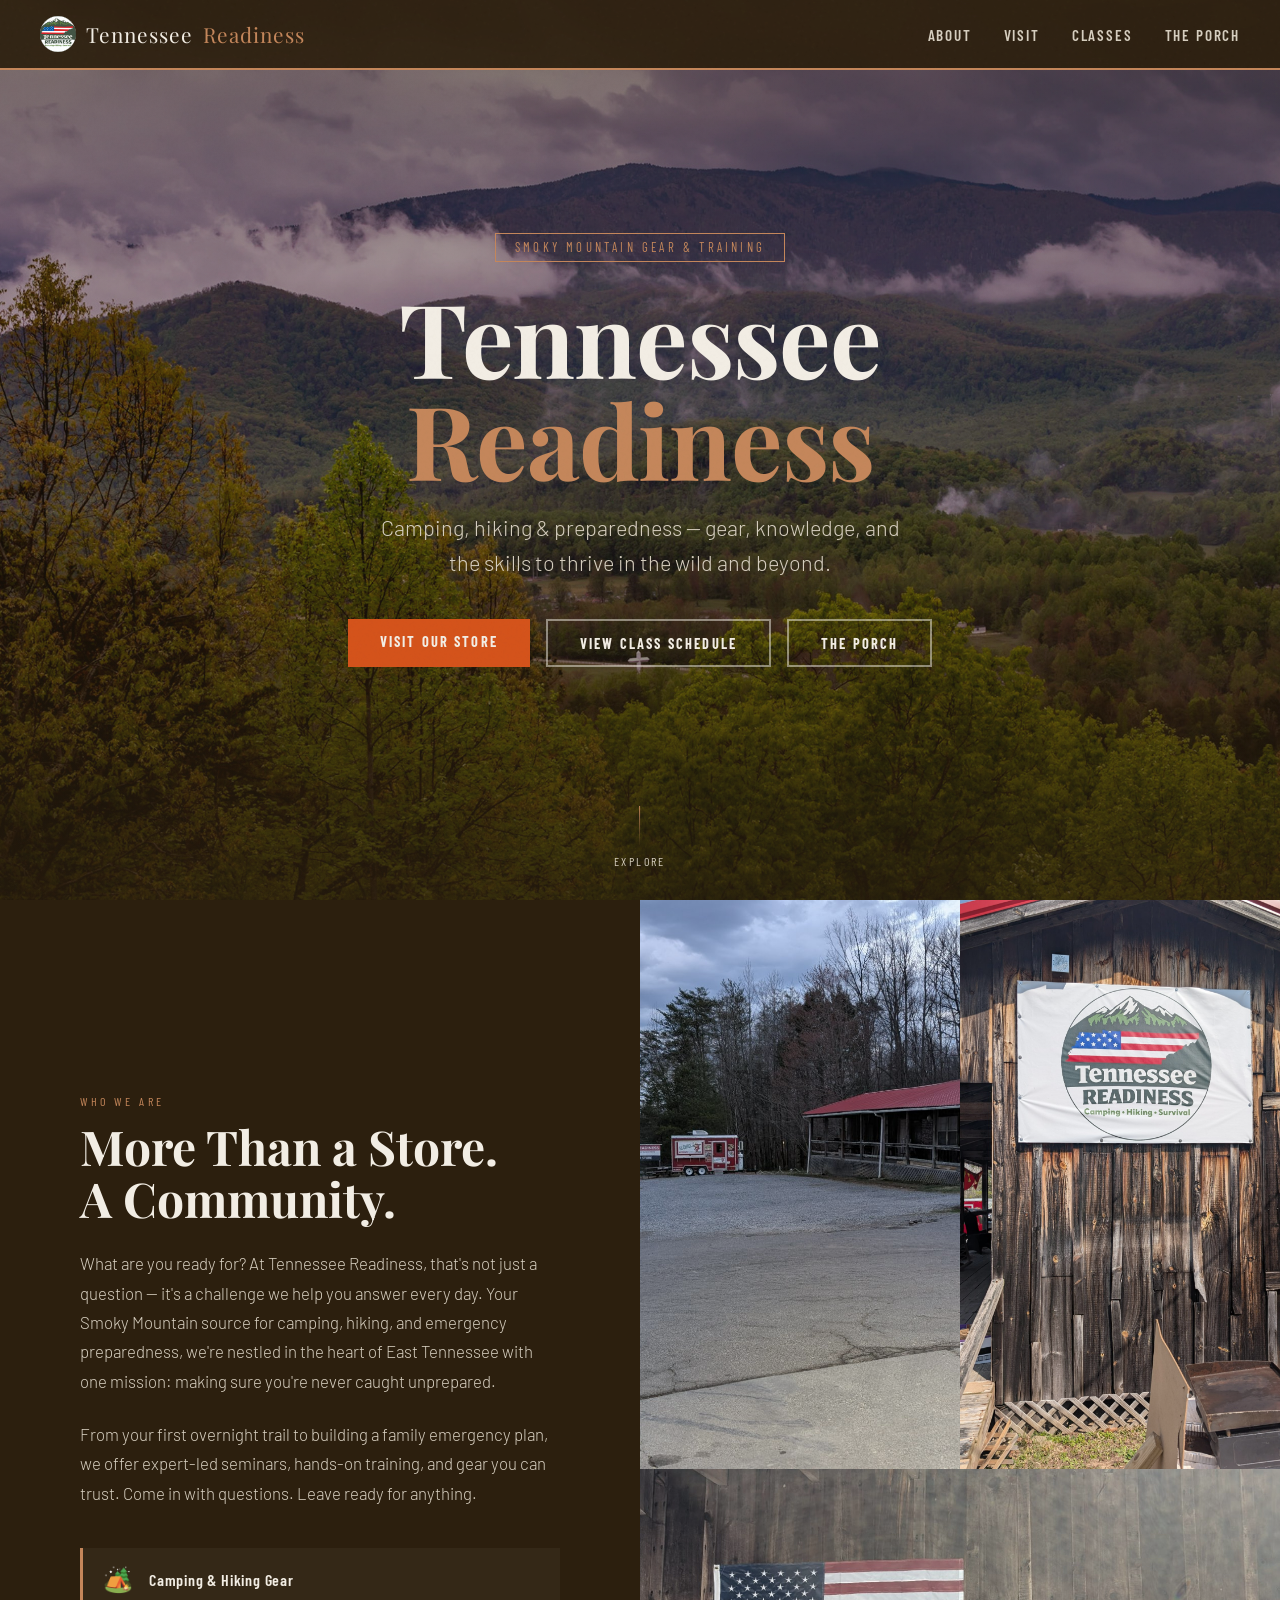
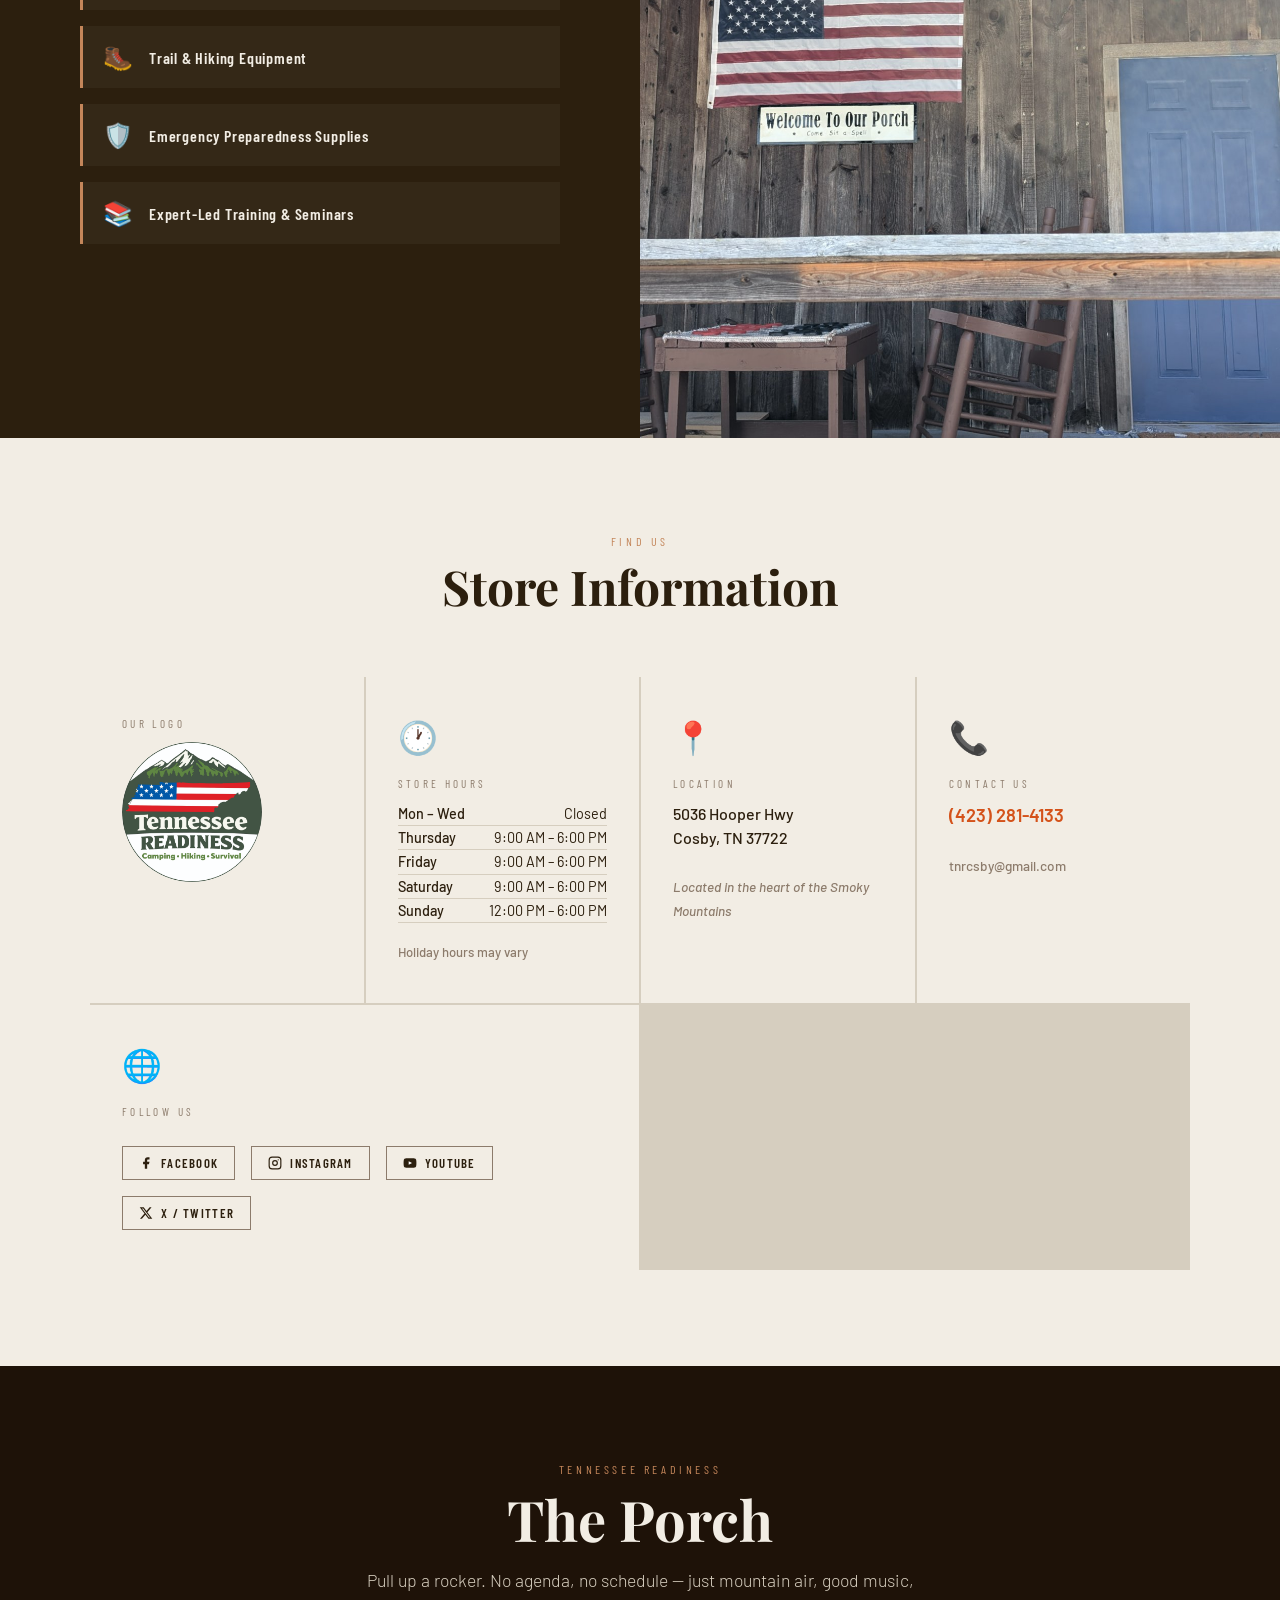
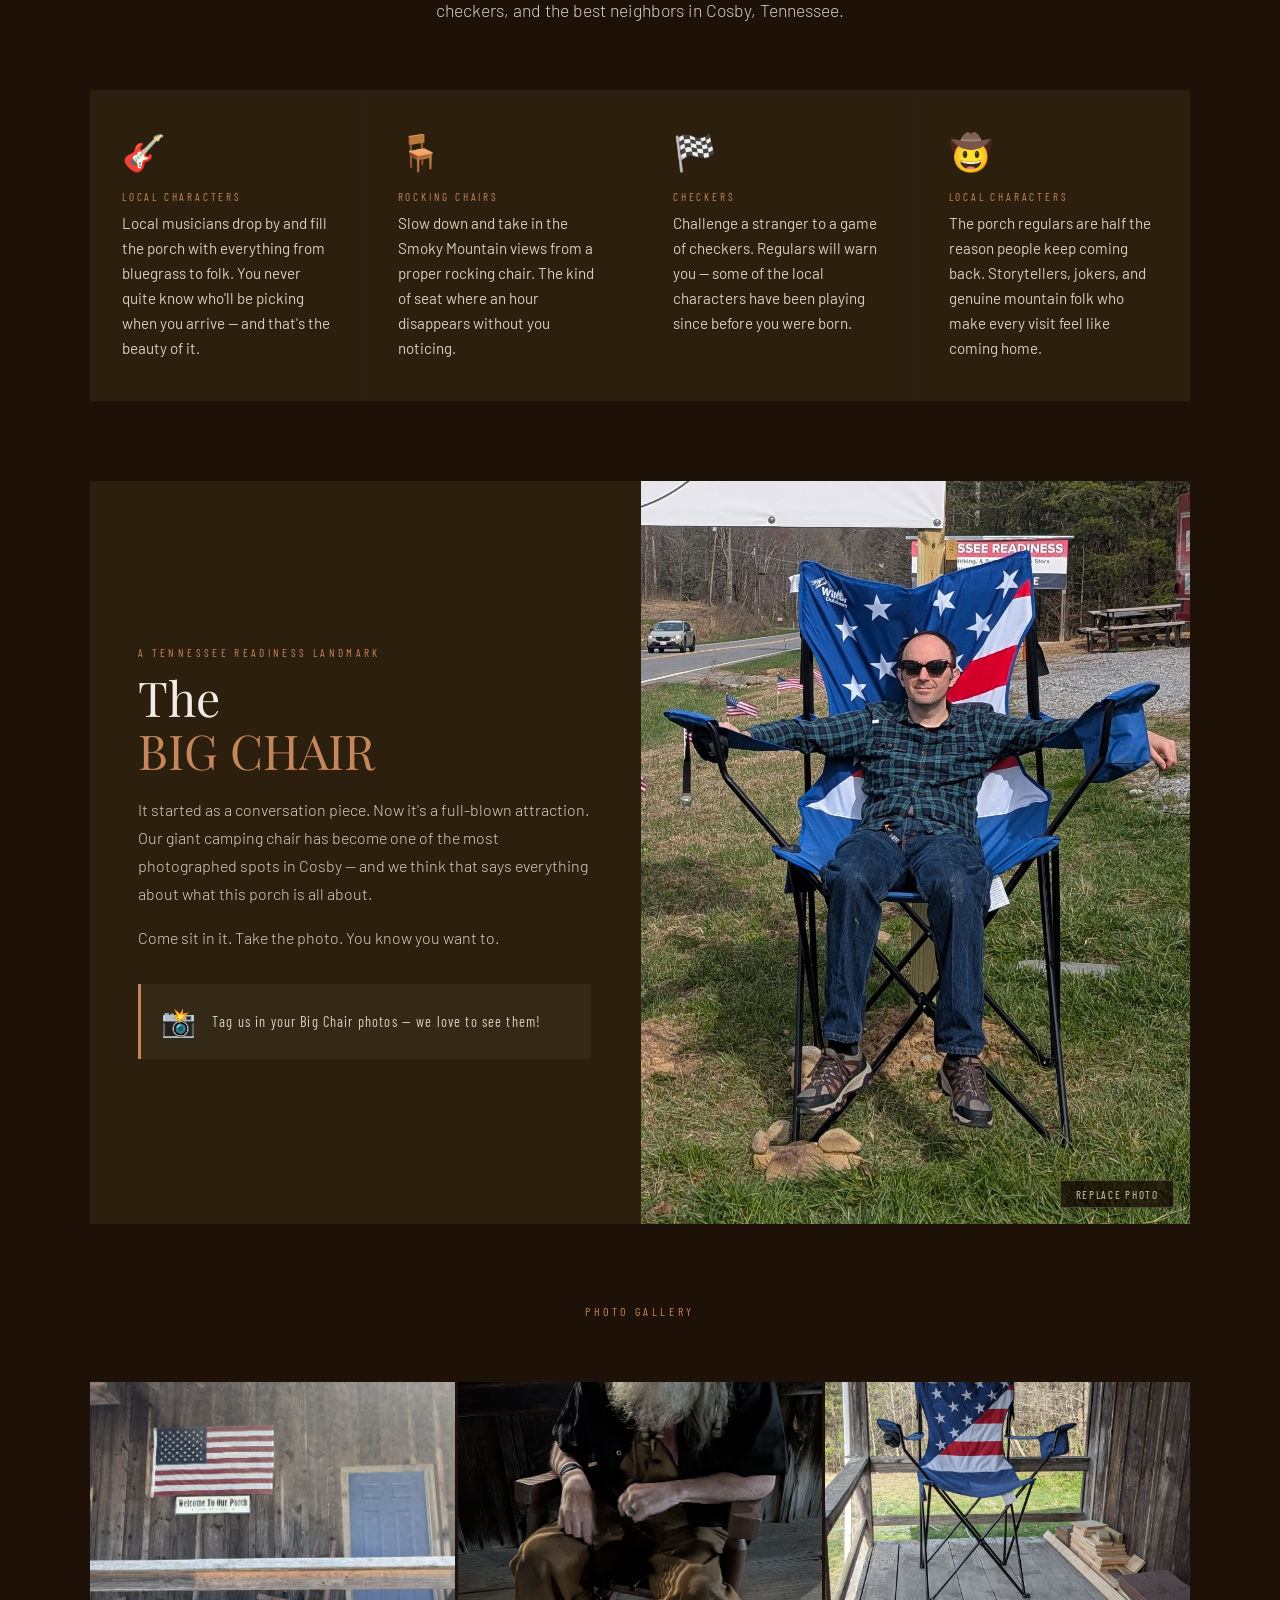
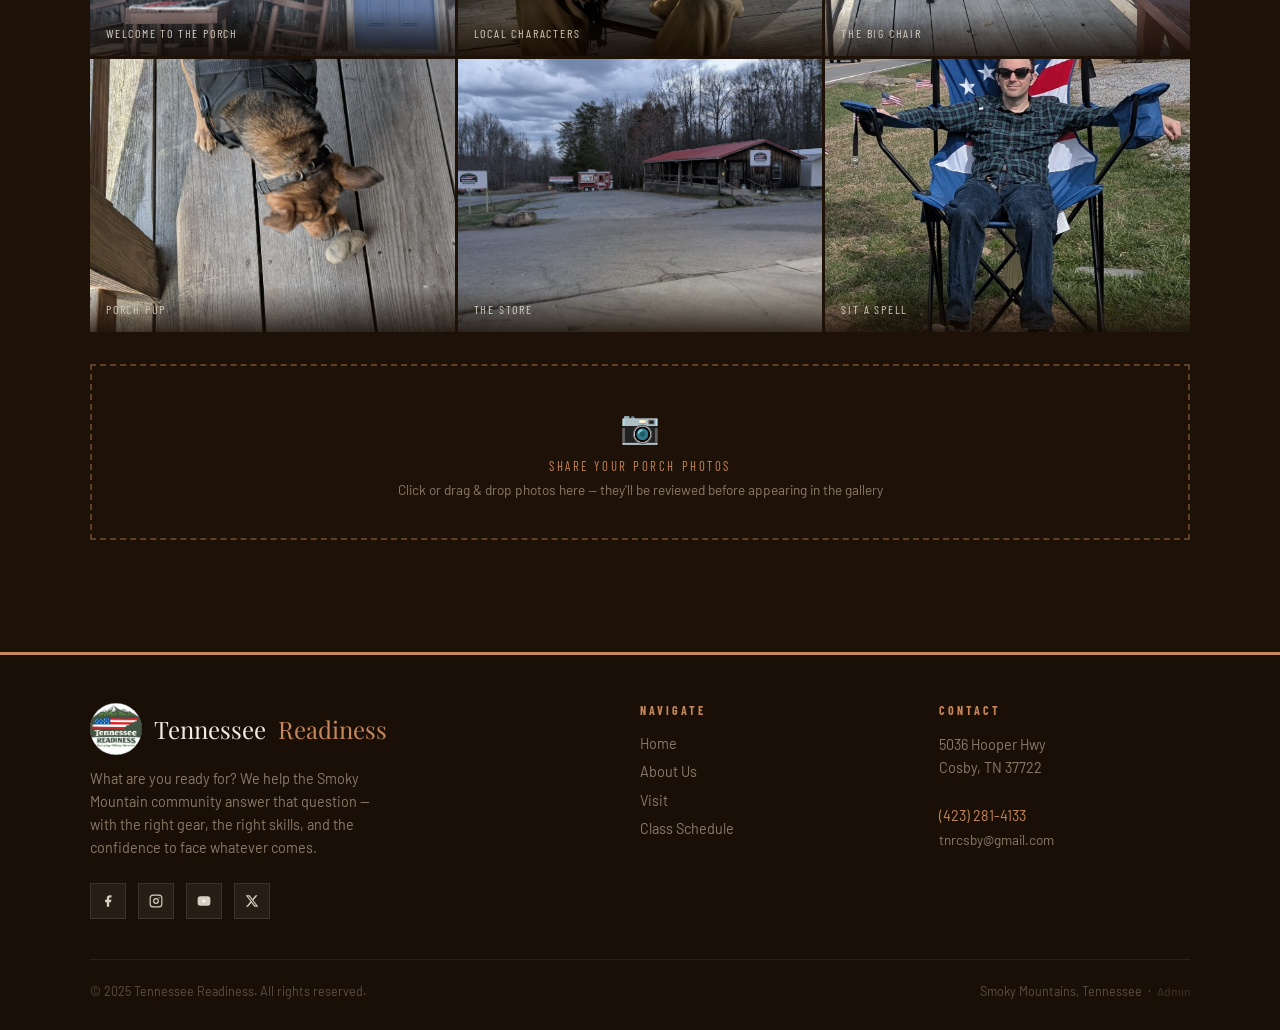
==== commit 1eca014a: "feat: photo staging queue with admin approve/decline/delete index.html (Porch): - Visitor uploads no" ====
--- a/tnr-v3/tnr-v3/index.html
+++ b/tnr-v3/tnr-v3/index.html
@@ -238,8 +238,8 @@
         ondragleave="this.style.borderColor='rgba(196,134,90,0.4)'"
         ondrop="handleDrop(event)">
         <div style="font-size: 2rem; margin-bottom: 0.75rem;">📷</div>
-        <div style="font-family: 'Barlow Condensed', sans-serif; font-size: 0.8rem; letter-spacing: 0.2em; text-transform: uppercase; color: var(--clay); margin-bottom: 0.4rem;">Add Your Porch Photos</div>
-        <div style="font-family: 'Barlow', sans-serif; font-size: 0.85rem; color: var(--stone);">Click or drag & drop photos here — they'll appear in the gallery above</div>
+        <div style="font-family: 'Barlow Condensed', sans-serif; font-size: 0.8rem; letter-spacing: 0.2em; text-transform: uppercase; color: var(--clay); margin-bottom: 0.4rem;">Share Your Porch Photos</div>
+        <div id="uploadMsg" style="font-family: 'Barlow', sans-serif; font-size: 0.85rem; color: var(--stone);">Click or drag &amp; drop photos here — they'll be reviewed before appearing in the gallery</div>
         <input type="file" id="photoUpload" accept="image/*" multiple style="display:none" onchange="handlePhotoUpload(event)">
       </div>
     </div>
@@ -296,13 +296,16 @@
 
 <script>
 // ── PORCH GALLERY ──────────────────────────────────────────────────────────
+const PENDING_KEY  = 'tnr_pending_photos';
+const APPROVED_KEY = 'tnr_approved_photos';
 
 function handlePhotoUpload(event) {
   Array.from(event.target.files).forEach(file => {
     const reader = new FileReader();
-    reader.onload = e => addToGallery(e.target.result, file.name);
+    reader.onload = e => submitToStaging(e.target.result, file.name);
     reader.readAsDataURL(file);
   });
+  event.target.value = '';
 }
 
 function handleBigChairUpload(event) {
@@ -320,33 +323,58 @@
     .filter(f => f.type.startsWith('image/'))
     .forEach(file => {
       const reader = new FileReader();
-      reader.onload = e => addToGallery(e.target.result, file.name);
+      reader.onload = e => submitToStaging(e.target.result, file.name);
       reader.readAsDataURL(file);
     });
 }
 
-function addToGallery(src, name) {
+// ── STAGING QUEUE ──────────────────────────────────────────────────────────
+function submitToStaging(src, name) {
+  const pending = JSON.parse(localStorage.getItem(PENDING_KEY) || '[]');
+  pending.push({ id: Date.now(), src, name, submitted: new Date().toISOString() });
+  localStorage.setItem(PENDING_KEY, JSON.stringify(pending));
+  showUploadConfirmation();
+}
+
+function showUploadConfirmation() {
+  const zone = document.getElementById('uploadZone');
+  const msg  = document.getElementById('uploadMsg');
+  zone.style.borderColor = '#7ec87e';
+  msg.textContent  = '✓ Photo submitted — thank you! It will appear after review.';
+  msg.style.color  = '#7ec87e';
+  setTimeout(() => {
+    zone.style.borderColor = 'rgba(196,134,90,0.4)';
+    msg.textContent = 'Click or drag & drop photos here — they\'ll be reviewed before appearing in the gallery';
+    msg.style.color = 'var(--stone)';
+  }, 4000);
+}
+
+// ── APPROVED GALLERY ───────────────────────────────────────────────────────
+function renderApprovedGallery() {
+  const approved = JSON.parse(localStorage.getItem(APPROVED_KEY) || '[]');
   const grid = document.getElementById('galleryGrid');
+  grid.innerHTML = '';
+  if (approved.length === 0) return;
   document.getElementById('placeholderGallery').style.display = 'none';
-  const label = name.replace(/\.[^/.]+$/, '').replace(/[-_]/g, ' ');
-  const div = document.createElement('div');
-  div.style.cssText = 'position:relative;overflow:hidden;aspect-ratio:4/3;background:#1a0f06;';
-  div.innerHTML = `
-    <img src="${src}" alt="${label}"
-      style="width:100%;height:100%;object-fit:cover;filter:saturate(0.75);transition:transform 0.4s,filter 0.3s;"
-      onmouseover="this.style.transform='scale(1.05)';this.style.filter='saturate(1)'"
-      onmouseout="this.style.transform='scale(1)';this.style.filter='saturate(0.75)'">
-    <div style="position:absolute;bottom:0;left:0;right:0;padding:1rem;
-      background:linear-gradient(transparent,rgba(20,10,2,0.8));
-      font-family:'Barlow Condensed',sans-serif;font-size:0.75rem;
-      letter-spacing:0.15em;text-transform:uppercase;color:var(--fog);">${label}</div>
-    <button onclick="this.parentElement.remove()"
-      style="position:absolute;top:0.4rem;right:0.4rem;background:rgba(20,10,2,0.7);
-      color:var(--fog);border:none;cursor:pointer;padding:0.2rem 0.5rem;
-      font-size:0.7rem;font-family:'Barlow Condensed',sans-serif;">&#x2715;</button>
-  `;
-  grid.appendChild(div);
-}
+  approved.forEach(photo => {
+    const label = photo.name.replace(/\.[^/.]+$/, '').replace(/[-_]/g, ' ');
+    const div = document.createElement('div');
+    div.style.cssText = 'position:relative;overflow:hidden;aspect-ratio:4/3;background:#1a0f06;';
+    div.innerHTML = `
+      <img src="${photo.src}" alt="${label}"
+        style="width:100%;height:100%;object-fit:cover;filter:saturate(0.75);transition:transform 0.4s,filter 0.3s;"
+        onmouseover="this.style.transform='scale(1.05)';this.style.filter='saturate(1)'"
+        onmouseout="this.style.transform='scale(1)';this.style.filter='saturate(0.75)'">
+      <div style="position:absolute;bottom:0;left:0;right:0;padding:1rem;
+        background:linear-gradient(transparent,rgba(20,10,2,0.8));
+        font-family:'Barlow Condensed',sans-serif;font-size:0.75rem;
+        letter-spacing:0.15em;text-transform:uppercase;color:var(--fog);">${label}</div>
+    `;
+    grid.appendChild(div);
+  });
+}
+
+renderApprovedGallery();
 </script>
 </body>
 </html>
--- a/tnr-v3/tnr-v3/css/styles.css
+++ b/tnr-v3/tnr-v3/css/styles.css
@@ -76,7 +76,7 @@
     min-height: 100vh;
     background:
       linear-gradient(to bottom, rgba(44,31,14,0.65) 0%, rgba(44,31,14,0.3) 50%, rgba(44,31,14,0.75) 100%),
-      url('images/hero.jpg') center/cover no-repeat;
+      url('../images/hero.jpg') center/cover no-repeat;
     display: flex;
     flex-direction: column;
     justify-content: center;
